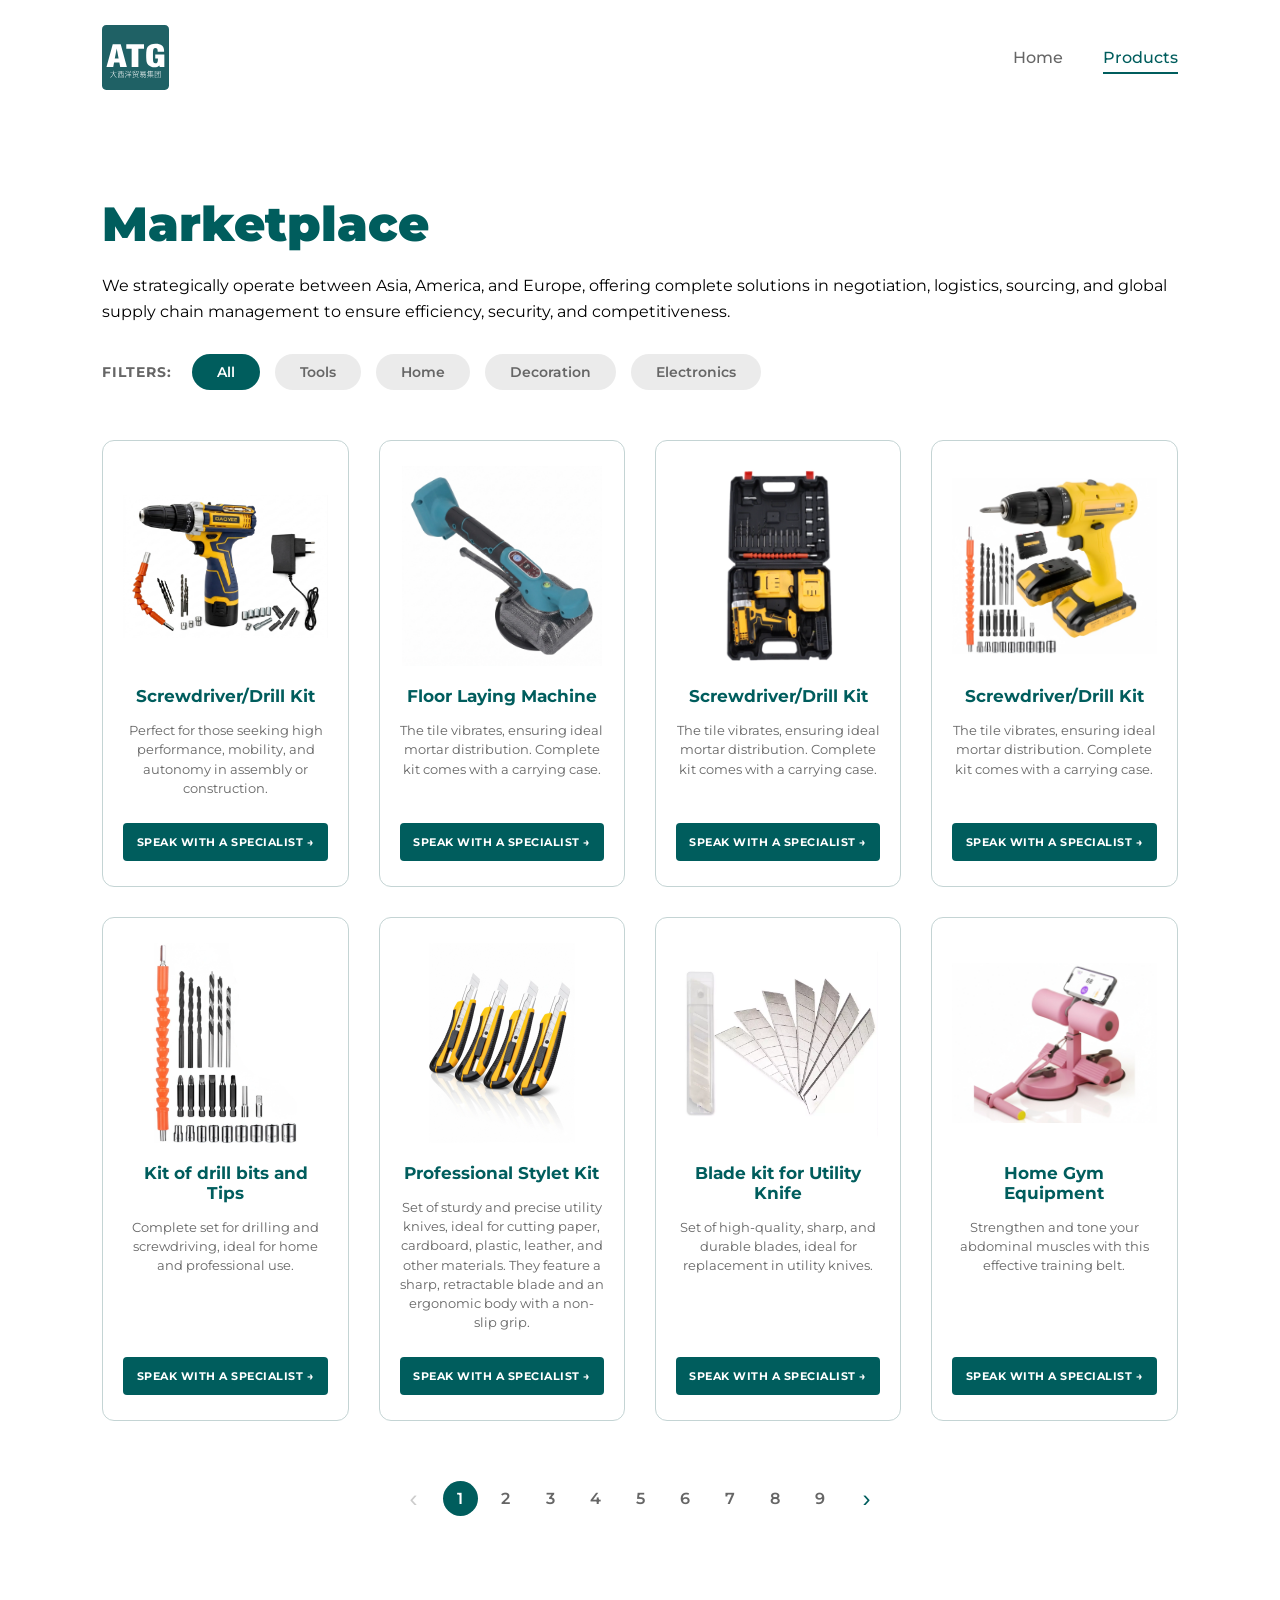
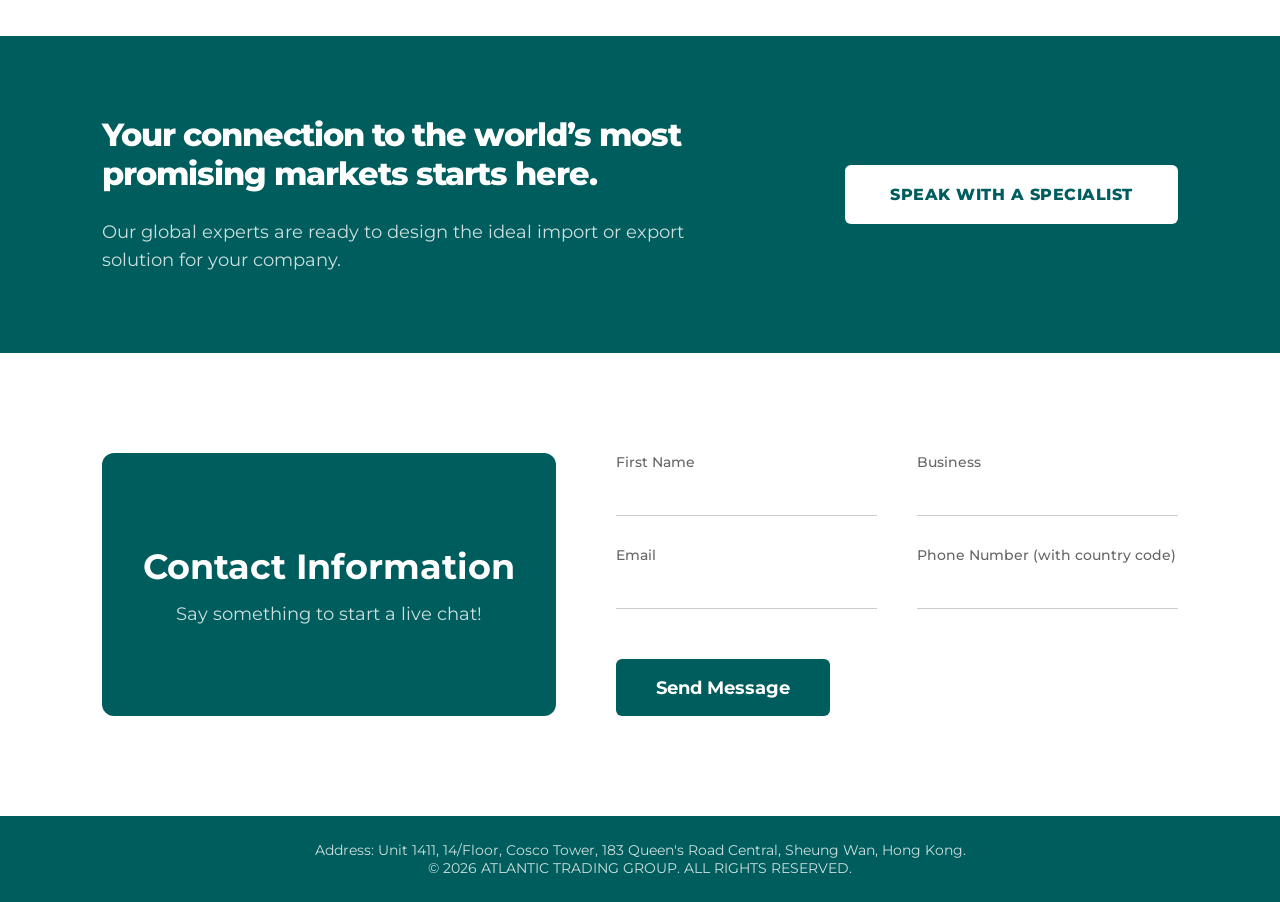
==== Products.html @ 4b0c120b "Add files via upload" ====
<!DOCTYPE html>
<html lang="en">
<head>
    <meta charset="UTF-8">
    <meta name="viewport" content="width=device-width, initial-scale=1.0">
    <title>ATG - Global Trade Simplified</title>
    <!-- Importar fuente Montserrat de Google Fonts -->
    <link href="https://fonts.googleapis.com/css2?family=Montserrat:wght@400;500;700;800;900&display=swap" rel="stylesheet">
    <!-- Enlace a la hoja de estilos -->
    <link rel="stylesheet" href="styles.css">
</head>
<body>

    <!-- Barra de Navegación -->
    <header class="navbar">
        <div class="logo-container">
            <a href="#">
                <img src="logotipo/Logo.svg" alt="ATG Logo" class="logo-svg">
            </a>
        </div>
        
        <!-- NUEVO: Botón Menú Hamburguesa -->
        <button class="hamburger">
            <span class="bar"></span>
            <span class="bar"></span>
            <span class="bar"></span>
        </button>
        
        <nav class="nav-menu">
            <ul class="nav-links">
                <!-- Enlaces con minúsculas para coincidir con los id de abajo -->
                <li><a href="index.html" >Home</a></li>
                <!-- Enlace hacia tu futura página de productos -->
                <li><a href="products.html"class="active">Products</a></li>

            </ul>
        </nav>
    </header>

    <!-- SECCIÓN MARKETPLACE -->
    <main class="marketplace-section">
        <div class="marketplace-container">
            
            <!-- Encabezado -->
            <div class="marketplace-header">
                <h1 class="marketplace-header-title">Marketplace</h1>
                <p class="marketplace-header-description">We strategically operate between Asia, America, and Europe, offering complete solutions in negotiation, logistics, sourcing, and global supply chain management to ensure efficiency, security, and competitiveness.</p>
            </div>
     <!-- Filtros -->
            <div class="filters-wrapper">
                <span class="filter-label">FILTERS:</span>
                <div class="filter-buttons">
                    <button class="filter-pill active" data-filter="all">All</button>
                    <button class="filter-pill" data-filter="tools">Tools</button>
                    <button class="filter-pill" data-filter="home">Home</button>
                    <button class="filter-pill" data-filter="decoration">Decoration</button>
                    <button class="filter-pill" data-filter="electronics">Electronics</button>
                </div>
            </div>
      
    <!-- CUADRÍCULA DE PRODUCTOS (4 Columnas) -->
            <!-- IMPORTANTE: Añade el atributo data-category a cada tarjeta -->
            <div class="marketplace-grid" id="product-list">
                
                <!-- PRODUCTO 1 (Tools) -->
                <div class="product-card" data-category="tools">
                    <div class="product-img-container"><img src="Imgens/Products/Tools/ScrewdriverDrill Kit_1.webp" alt="Tool"></div>
                    <h3>Screwdriver/Drill Kit</h3>
                    <p>Perfect for those seeking high performance, mobility, and autonomy in assembly or construction.</p>
                    <a href="#contact" class="btn-card">SPEAK WITH A SPECIALIST &rarr;</a>
                </div>

                <!-- PRODUCTO 2 (Tools) -->
                <div class="product-card" data-category="tools">
                    <div class="product-img-container"><img src="Imgens/Products/Tools/Floor Laying Machine.webp" alt="Tool"></div>
                    <h3>Floor Laying Machine</h3>
                    <p>The tile vibrates, ensuring ideal mortar distribution. Complete kit comes with a carrying case.</p>
                    <a href="#contact" class="btn-card">SPEAK WITH A SPECIALIST &rarr;</a>
                </div>
                <!-- PRODUCTO 3 (Tools) -->
                <div class="product-card" data-category="tools">
                    <div class="product-img-container"><img src="Imgens/Products/Tools/ScrewdriverDrill Kit_2.webp" alt="Tool"></div>
                    <h3>Screwdriver/Drill Kit</h3>
                    <p>The tile vibrates, ensuring ideal mortar distribution. Complete kit comes with a carrying case.</p>
                    <a href="#contact" class="btn-card">SPEAK WITH A SPECIALIST &rarr;</a>
                </div>
                <!-- PRODUCTO 4 (Tools) -->
                <div class="product-card" data-category="tools">
                    <div class="product-img-container"><img src="Imgens/Products/Tools/ScrewdriverDrill Kit_3.webp" alt="Tool"></div>
                    <h3>Screwdriver/Drill Kit</h3>
                    <p>The tile vibrates, ensuring ideal mortar distribution. Complete kit comes with a carrying case.</p>
                    <a href="#contact" class="btn-card">SPEAK WITH A SPECIALIST &rarr;</a>
                </div>
                <!-- PRODUCTO 5 (Tools) -->
                <div class="product-card" data-category="tools">
                    <div class="product-img-container"><img src="Imgens/Products/Tools/Kit of drill bits and Tips.webp" alt="Tool"></div>
                    <h3>Kit of drill bits and Tips</h3>
                    <p>Complete set for drilling and screwdriving, ideal for home and professional use.</p>
                    <a href="#contact" class="btn-card">SPEAK WITH A SPECIALIST &rarr;</a>
                </div>
                <!-- PRODUCTO 6 (Tools) -->
                <div class="product-card" data-category="tools">
                    <div class="product-img-container"><img src="Imgens/Products/Tools/PROFESSIONAL STYLET KIT.webp" alt="Tool"></div>
                    <h3>Professional Stylet Kit</h3>
                    <p>Set of sturdy and precise utility knives, ideal for cutting paper, cardboard, plastic, leather, and other materials. They feature a sharp, retractable blade and an ergonomic body with a non-slip grip.</p>
                    <a href="#contact" class="btn-card">SPEAK WITH A SPECIALIST &rarr;</a>
                </div>
                <!-- PRODUCTO 7 (Tools) -->
                <div class="product-card" data-category="tools">
                    <div class="product-img-container"><img src="Imgens/Products/Tools/Blade Kit for Utility Knife.webp" alt="Tool"></div>
                    <h3>Blade kit for Utility Knife</h3>
                    <p>Set of high-quality, sharp, and durable blades, ideal for replacement in utility knives.</p>
                    <a href="#contact" class="btn-card">SPEAK WITH A SPECIALIST &rarr;</a>
                </div>

                <!-- PRODUCTO 1 (Home) -->
                <div class="product-card" data-category="home">
                    <div class="product-img-container"><img src="Imgens/Products/home/Home Gym Equipment.webp" alt="Home"></div>
                    <h3>Home Gym Equipment</h3>
                    <p>Strengthen and tone your abdominal muscles with this effective training belt.</p>
                    <a href="#contact" class="btn-card">SPEAK WITH A SPECIALIST &rarr;</a>
                </div>
                <!-- PRODUCTO 2 (Home) -->
                <div class="product-card" data-category="home">
                    <div class="product-img-container"><img src="Imgens/Products/home/CUPCAKE MOLD.webp" alt="Home"></div>
                    <h3>Cupcake Mold</h3>
                    <p>A standard 12-cup dark metal baking tin used for making muffins or cupcakes in the oven.</p>
                    <a href="#contact" class="btn-card">SPEAK WITH A SPECIALIST &rarr;</a>
                </div>

                 <!-- PRODUCTO 3 (Home) -->
                <div class="product-card" data-category="home">
                    <div class="product-img-container"><img src="Imgens/Products/home/FILTER TAP.webp" alt="Home"></div>
                    <h3>Filter Tap</h3>
                    <p>A kitchen sink faucet with a built-in water purification system.</p>
                    <a href="#contact" class="btn-card">SPEAK WITH A SPECIALIST &rarr;</a>
                </div>

                 <!-- PRODUCTO 4 (Home) -->
                <div class="product-card" data-category="home">
                    <div class="product-img-container"><img src="Imgens/Products/home/FILTER TAP_2.webp" alt="Home"></div>
                    <h3>Filter Tap</h3>
                    <p>A kitchen sink faucet with a built-in water purification system.</p>
                    <a href="#contact" class="btn-card">SPEAK WITH A SPECIALIST &rarr;</a>
                </div>

                 <!-- PRODUCTO 5 (Home) -->
                <div class="product-card" data-category="home">
                    <div class="product-img-container"><img src="Imgens/Products/home/FILTER TAP_3.webp" alt="Home"></div>
                    <h3>Filter Tap</h3>
                    <p>A kitchen sink faucet with a built-in water purification system.</p>
                    <a href="#contact" class="btn-card">SPEAK WITH A SPECIALIST &rarr;</a>
                </div>

                 <!-- PRODUCTO 6 (Home) -->
                <div class="product-card" data-category="home">
                    <div class="product-img-container"><img src="Imgens/Products/home/FILTER TAP_4.webp" alt="Home"></div>
                    <h3>Filter Tap</h3>
                    <p>A kitchen sink faucet with a built-in water purification system.</p>
                    <a href="#contact" class="btn-card">SPEAK WITH A SPECIALIST &rarr;</a>
                </div>

                 <!-- PRODUCTO 7 (Home) -->
                <div class="product-card" data-category="home">
                    <div class="product-img-container"><img src="Imgens/Products/home/FRYING PAN FOR TOAST.webp" alt="Home"></div>
                    <h3>Frying Pan For Toast</h3>
                    <p>A black, double-sided stovetop sandwich maker with a locking handle, designed to press and toast sandwiches over a burner.</p>
                    <a href="#contact" class="btn-card">SPEAK WITH A SPECIALIST &rarr;</a>
                </div>

                 <!-- PRODUCTO 8 (Home) -->
                <div class="product-card" data-category="home">
                    <div class="product-img-container"><img src="Imgens/Products/home/FRYING PAN_2.webp" alt="Home"></div>
                    <h3>Frying Pan</h3>
                    <p>A square, non-stick grill pan with raised ridges on the bottom, ideal for searing meats or vegetables and getting grill marks on the stovetop.</p>
                    <a href="#contact" class="btn-card">SPEAK WITH A SPECIALIST &rarr;</a>
                </div>

                 <!-- PRODUCTO 9 (Home) -->
                <div class="product-card" data-category="home">
                    <div class="product-img-container"><img src="Imgens/Products/home/FRYING PAN.webp" alt="Home"></div>
                    <h3>Frying Pan</h3>
                    <p>A square, non-stick grill pan with raised ridges on the bottom, ideal for searing meats or vegetables and getting grill marks on the stovetop.</p>
                    <a href="#contact" class="btn-card">SPEAK WITH A SPECIALIST &rarr;</a>
                </div>

                 <!-- PRODUCTO 10 (Home) -->
                <div class="product-card" data-category="home">
                    <div class="product-img-container"><img src="Imgens/Products/home/GOURMET FAUCET.webp" alt="Home"></div>
                    <h3>Gourmet Faucet</h3>
                    <p>Upgrade your kitchen with this elegant and highly functional Gourmet Faucet.</p>
                    <a href="#contact" class="btn-card">SPEAK WITH A SPECIALIST &rarr;</a>
                </div>

                 <!-- PRODUCTO 11 (Home) -->
                <div class="product-card" data-category="home">
                    <div class="product-img-container"><img src="Imgens/Products/home/GOURMET FAUCET_2.webp" alt="Home"></div>
                    <h3>Gourmet Faucet</h3>
                    <p>Upgrade your kitchen with this elegant and highly functional Gourmet Faucet.</p>
                    <a href="#contact" class="btn-card">SPEAK WITH A SPECIALIST &rarr;</a>
                </div>
                <!-- PRODUCTO 12 (Home) -->
                <div class="product-card" data-category="home">
                    <div class="product-img-container"><img src="Imgens/Products/home/GOURMET FAUCET_3.webp" alt="Home"></div>
                    <h3>Gourmet Faucet</h3>
                    <p>Upgrade your kitchen with this elegant and highly functional Gourmet Faucet.</p>
                    <a href="#contact" class="btn-card">SPEAK WITH A SPECIALIST &rarr;</a>
                </div>

                 <!-- PRODUCTO 13 (Home) -->
                <div class="product-card" data-category="home">
                    <div class="product-img-container"><img src="Imgens/Products/home/GOURMET FAUCET_4.webp" alt="Home"></div>
                    <h3>Gourmet Faucet</h3>
                    <p>Upgrade your kitchen with this elegant and highly functional Gourmet Faucet.</p>
                    <a href="#contact" class="btn-card">SPEAK WITH A SPECIALIST &rarr;</a>
                </div>

                 <!-- PRODUCTO 14 (Home) -->
                <div class="product-card" data-category="home">
                    <div class="product-img-container"><img src="Imgens/Products/home/GOURMET FAUCET_5.webp" alt="Home"></div>
                    <h3>Gourmet Faucet</h3>
                    <p>Upgrade your kitchen with this elegant and highly functional Gourmet Faucet.</p>
                    <a href="#contact" class="btn-card">SPEAK WITH A SPECIALIST &rarr;</a>
                </div>

                 <!-- PRODUCTO 15 (Home) -->
                <div class="product-card" data-category="home">
                    <div class="product-img-container"><img src="Imgens/Products/home/GOURMET FAUCET_6.webp" alt="Home"></div>
                    <h3>Gourmet Faucet</h3>
                    <p>Upgrade your kitchen with this elegant and highly functional Gourmet Faucet.</p>
                    <a href="#contact" class="btn-card">SPEAK WITH A SPECIALIST &rarr;</a>
                </div>

                 <!-- PRODUCTO 16 (Home) -->
                <div class="product-card" data-category="home">
                    <div class="product-img-container"><img src="Imgens/Products/home/GOURMET FAUCET_7.webp" alt="Home"></div>
                    <h3>Gourmet Faucet</h3>
                    <p>Upgrade your kitchen with this elegant and highly functional Gourmet Faucet.</p>
                    <a href="#contact" class="btn-card">SPEAK WITH A SPECIALIST &rarr;</a>
                </div>

                 <!-- PRODUCTO 17 (Home) -->
                <div class="product-card" data-category="home">
                    <div class="product-img-container"><img src="Imgens/Products/home/GOURMET FAUCET_8.webp" alt="Home"></div>
                    <h3>Gourmet Faucet</h3>
                    <p>Upgrade your kitchen with this elegant and highly functional Gourmet Faucet.</p>
                    <a href="#contact" class="btn-card">SPEAK WITH A SPECIALIST &rarr;</a>
                </div>

                 <!-- PRODUCTO 18 (Home) -->
                <div class="product-card" data-category="home">
                    <div class="product-img-container"><img src="Imgens/Products/home/GOURMET FAUCET_9.webp" alt="Home"></div>
                    <h3>Gourmet Faucet</h3>
                    <p>Upgrade your kitchen with this elegant and highly functional Gourmet Faucet.</p>
                    <a href="#contact" class="btn-card">SPEAK WITH A SPECIALIST &rarr;</a>
                </div>

                 <!-- PRODUCTO 19 (Home) -->
                <div class="product-card" data-category="home">
                    <div class="product-img-container"><img src="Imgens/Products/home/GOURMET FAUCET_10.webp" alt="Home"></div>
                    <h3>Gourmet Faucet</h3>
                    <p>Upgrade your kitchen with this elegant and highly functional Gourmet Faucet.</p>
                    <a href="#contact" class="btn-card">SPEAK WITH A SPECIALIST &rarr;</a>
                </div>

                 <!-- PRODUCTO 20 (Home) -->
                <div class="product-card" data-category="home">
                    <div class="product-img-container"><img src="Imgens/Products/home/GOURMET FAUCET_11.webp" alt="Home"></div>
                    <h3>Gourmet Faucet</h3>
                    <p>Upgrade your kitchen with this elegant and highly functional Gourmet Faucet.</p>
                    <a href="#contact" class="btn-card">SPEAK WITH A SPECIALIST &rarr;</a>
                </div>

                <!-- PRODUCTO 21 (Home) -->
                <div class="product-card" data-category="home">
                    <div class="product-img-container"><img src="Imgens/Products/home/GOURMET FAUCET_12.webp" alt="Home"></div>
                    <h3>Gourmet Faucet</h3>
                    <p>Upgrade your kitchen with this elegant and highly functional Gourmet Faucet.</p>
                    <a href="#contact" class="btn-card">SPEAK WITH A SPECIALIST &rarr;</a>
                </div>

                 <!-- PRODUCTO 22 (Home) -->
                <div class="product-card" data-category="home">
                    <div class="product-img-container"><img src="Imgens/Products/home/GOURMET FAUCET_13.webp" alt="Home"></div>
                    <h3>Gourmet Faucet</h3>
                    <p>Upgrade your kitchen with this elegant and highly functional Gourmet Faucet.</p>
                    <a href="#contact" class="btn-card">SPEAK WITH A SPECIALIST &rarr;</a>
                </div>
                <!-- PRODUCTO 23 (Home) -->
                <div class="product-card" data-category="home">
                    <div class="product-img-container"><img src="Imgens/Products/home/GOURMET FAUCET_14.webp" alt="Home"></div>
                    <h3>Gourmet Faucet</h3>
                    <p>Upgrade your kitchen with this elegant and highly functional Gourmet Faucet.</p>
                    <a href="#contact" class="btn-card">SPEAK WITH A SPECIALIST &rarr;</a>
                </div>

                 <!-- PRODUCTO 24 (Home) -->
                <div class="product-card" data-category="home">
                    <div class="product-img-container"><img src="Imgens/Products/home/GOURMET FAUCET_15.webp" alt="Home"></div>
                    <h3>Gourmet Faucet</h3>
                    <p>Upgrade your kitchen with this elegant and highly functional Gourmet Faucet.</p>
                    <a href="#contact" class="btn-card">SPEAK WITH A SPECIALIST &rarr;</a>
                </div>

                 <!-- PRODUCTO 25 (Home) -->
                <div class="product-card" data-category="home">
                    <div class="product-img-container"><img src="Imgens/Products/home/INFLATABLE CHILD SEAT.webp" alt="Home"></div>
                    <h3>Inflatable Child Seat</h3>
                    <p>A white, inflatable baby support chair decorated with a small, subtle pattern.</p>
                    <a href="#contact" class="btn-card">SPEAK WITH A SPECIALIST &rarr;</a>
                </div>

                 <!-- PRODUCTO 26 (Home) -->
                <div class="product-card" data-category="home">
                    <div class="product-img-container"><img src="Imgens/Products/home/Large Graphite Casserole.webp" alt="Home"></div>
                    <h3>Large Graphite Casserole</h3>
                    <p>A deep, beige-colored cooking pot with a glass lid.</p>
                    <a href="#contact" class="btn-card">SPEAK WITH A SPECIALIST &rarr;</a>
                </div>

                 <!-- PRODUCTO 27 (Home) -->
                <div class="product-card" data-category="home">
                    <div class="product-img-container"><img src="Imgens/Products/home/LARGE GRAY POT.webp" alt="Home"></div>
                    <h3>Large Gray Pot</h3>
                    <p>A wide, speckled gray pot with two side handles and a glass lid.</p>
                    <a href="#contact" class="btn-card">SPEAK WITH A SPECIALIST &rarr;</a>
                </div>

                 <!-- PRODUCTO 28 (Home) -->
                <div class="product-card" data-category="home">
                    <div class="product-img-container"><img src="Imgens/Products/home/Light gray kettle_Large pot.webp" alt="Home"></div>
                    <h3>Large Pot</h3>
                    <p>A tall, speckled white saucepan/milk pot with a single handle.</p>
                    <a href="#contact" class="btn-card">SPEAK WITH A SPECIALIST &rarr;</a>
                </div>

                 <!-- PRODUCTO 29 (Home) -->
                <div class="product-card" data-category="home">
                    <div class="product-img-container"><img src="Imgens/Products/home/Makeup Brush Set.webp" alt="Home"></div>
                    <h3>Makeup Brush Set</h3>
                    <p>Travel-friendly makeup brush kits. Each comes in a hard-shell case featuring a built-in mirror and multiple matching brushes.</p>
                    <a href="#contact" class="btn-card">SPEAK WITH A SPECIALIST &rarr;</a>
                </div>

                 <!-- PRODUCTO 30 (Home) -->
                <div class="product-card" data-category="home">
                    <div class="product-img-container"><img src="Imgens/Products/home/Makeup Brush Set_2.webp" alt="Home"></div>
                    <h3>Makeup Brush Set</h3>
                    <p>Travel-friendly makeup brush kits. Each comes in a hard-shell case featuring a built-in mirror and multiple matching brushes.</p>
                    <a href="#contact" class="btn-card">SPEAK WITH A SPECIALIST &rarr;</a>
                </div>

                 <!-- PRODUCTO 31 (Home) -->
                <div class="product-card" data-category="home">
                    <div class="product-img-container"><img src="Imgens/Products/home/MATTE BLACK KETTLE.webp" alt="Home"></div>
                    <h3>Matte Black Kettle</h3>
                    <p>A sleek gooseneck stovetop kettle in matte black with a wooden handle, perfect for precise pouring when making pour-over coffee or tea.</p>
                    <a href="#contact" class="btn-card">SPEAK WITH A SPECIALIST &rarr;</a>
                </div>

                <!-- PRODUCTO 32 (Home) -->
                <div class="product-card" data-category="home">
                    <div class="product-img-container"><img src="Imgens/Products/home/RECTANGULAR BAKING PAN.webp" alt="Home"></div>
                    <h3>Rectangular Baking Pan</h3>
                    <p>A set of three nested, dark metal rectangular baking or roasting pans in varying sizes.</p>
                    <a href="#contact" class="btn-card">SPEAK WITH A SPECIALIST &rarr;</a>
                </div>

                 <!-- PRODUCTO 33 (Home) -->
                <div class="product-card" data-category="home">
                    <div class="product-img-container"><img src="Imgens/Products/home/ROUND BAKING PAN.webp" alt="Home"></div>
                    <h3>Round Baking Pan</h3>
                    <p>A flat, circular non-stick tray designed for baking pizzas, cookies, or pastries. It features a shallow rim for easy sliding and even heat distribution.</p>
                    <a href="#contact" class="btn-card">SPEAK WITH A SPECIALIST &rarr;</a>
                </div>

                 <!-- PRODUCTO 34 (Home) -->
                <div class="product-card" data-category="home">
                    <div class="product-img-container"><img src="Imgens/Products/home/SMALL FRYING PAN.webp" alt="Home"></div>
                    <h3>Small Frying Pan</h3>
                    <p>A compact skillet with a cream-colored speckled interior and a wood-textured ergonomic handle. Ideal for frying eggs or sautéing small portions.</p>
                    <a href="#contact" class="btn-card">SPEAK WITH A SPECIALIST &rarr;</a>
                </div>

                 <!-- PRODUCTO 35 (Home) -->
                <div class="product-card" data-category="home">
                    <div class="product-img-container"><img src="Imgens/Products/home/Small Pan.webp" alt="Home"></div>
                    <h3>Small Pan</h3>
                    <p>A deep saucepan featuring a matching speckled finish and a glass lid with a wooden knob. Perfect for boiling liquids, making sauces, or heating soups.</p>
                    <a href="#contact" class="btn-card">SPEAK WITH A SPECIALIST &rarr;</a>
                </div>

                 <!-- PRODUCTO 36 (Home) -->
                <div class="product-card" data-category="home">
                    <div class="product-img-container"><img src="Imgens/Products/home/Stainless steel kettle.webp" alt="Home"></div>
                    <h3>Stainless steel kettle</h3>
                    <p>A classic stovetop tea kettle made of polished stainless steel. It includes a heat-resistant black handle and a built-in whistle to signal when the water has reached a boil.</p>
                    <a href="#contact" class="btn-card">SPEAK WITH A SPECIALIST &rarr;</a>
                </div>

                

                <!-- PRODUCTO 1 (Decoration) -->
                <div class="product-card" data-category="decoration">
                    <div class="product-img-container"><img src="Imgens/Products/Decoration/Organizer Cart.webp" alt="Deco"></div>
                    <h3>Organizer Cart</h3>
                    <p>A mobile three-tier utility cart in black. It features mesh-bottom baskets and wheels, making it a versatile storage solution for kitchens, bathrooms, or offices.</p>
                    <a href="#contact" class="btn-card">SPEAK WITH A SPECIALIST &rarr;</a>
                </div>

                <!-- PRODUCTO 2 (Decoration) -->
                <div class="product-card" data-category="decoration">
                    <div class="product-img-container"><img src="Imgens/Products/Decoration/Rack_1.webp" alt="Deco"></div>
                    <h3>Rack Organizer</h3>
                    <p>Modular plastic storage cabinets with clear magnetic doors.</p>
                    <a href="#contact" class="btn-card">SPEAK WITH A SPECIALIST &rarr;</a>
                </div>

                <!-- PRODUCTO 3 (Decoration) -->
                <div class="product-card" data-category="decoration">
                    <div class="product-img-container"><img src="Imgens/Products/Decoration/Rack_2.webp" alt="Deco"></div>
                    <h3>Rack Organizer</h3>
                    <p>Modular plastic storage cabinets with clear magnetic doors.</p>
                    <a href="#contact" class="btn-card">SPEAK WITH A SPECIALIST &rarr;</a>
                </div>

                <!-- PRODUCTO 4 (Decoration) -->
                <div class="product-card" data-category="decoration">
                    <div class="product-img-container"><img src="Imgens/Products/Decoration/Rack_3.webp" alt="Deco"></div>
                    <h3>Rack Organizer</h3>
                    <p>Modular plastic storage cabinets with clear magnetic doors.</p>
                    <a href="#contact" class="btn-card">SPEAK WITH A SPECIALIST &rarr;</a>
                </div>

                <!-- PRODUCTO 5 (Decoration) -->
                <div class="product-card" data-category="decoration">
                    <div class="product-img-container"><img src="Imgens/Products/Decoration/ADJUSTABLE MAGIC ROD.webp" alt="Deco"></div>
                    <h3>Adjustable Magic Rod</h3>
                    <p>A telescopic tension rod made of stainless steel. It can be extended to fit between walls without drilling, ideal for hanging shower curtains or clothes.</p>
                    <a href="#contact" class="btn-card">SPEAK WITH A SPECIALIST &rarr;</a>
                </div>

                <!-- PRODUCTO 6 (Decoration) -->
                <div class="product-card" data-category="decoration">
                    <div class="product-img-container"><img src="Imgens/Products/Decoration/CLOSET CLOTHES RACK DOUBLE MAX.webp" alt="Deco"></div>
                    <h3>Closet Clothes Rack</h3>
                    <p>A heavy-duty, double-rail garment rack. It provides extra hanging space for clothes and features a bottom shelf for shoes or storage boxes..</p>
                    <a href="#contact" class="btn-card">SPEAK WITH A SPECIALIST &rarr;</a>
                </div>

                <!-- PRODUCTO 7 (Decoration) -->
                <div class="product-card" data-category="decoration">
                    <div class="product-img-container"><img src="Imgens/Products/Decoration/Dish drainer.webp" alt="Deco"></div>
                    <h3>Dish Drainer</h3>
                    <p>A two-tier kitchen drying rack with a modern black finish. It includes specialized compartments for plates, bowls, cutlery, and even a side holder for a cutting board.</p>
                    <a href="#contact" class="btn-card">SPEAK WITH A SPECIALIST &rarr;</a>
                </div>

                <!-- PRODUCTO 8 (Decoration) -->
                <div class="product-card" data-category="decoration">
                    <div class="product-img-container"><img src="Imgens/Products/Decoration/Expandable Rack.webp" alt="Deco"></div>
                    <h3>Expandable Rack</h3>
                    <p>A versatile black metal shelf designed to fit over appliances or inside cabinets. Its width can be adjusted to maximize vertical storage space.</p>
                    <a href="#contact" class="btn-card">SPEAK WITH A SPECIALIST &rarr;</a>
                </div>

                <!-- PRODUCTO 9 (Decoration) -->
                <div class="product-card" data-category="decoration">
                    <div class="product-img-container"><img src="Imgens/Products/Decoration/GLASS POTS KIT.webp" alt="Deco"></div>
                    <h3>Glas Pots Kit</h3>
                    <p>A set of airtight glass jars in various heights, featuring eco-friendly wooden lids. They are perfect for storing dry goods like pasta, grains, and spices while keeping them visible and fresh.</p>
                    <a href="#contact" class="btn-card">SPEAK WITH A SPECIALIST &rarr;</a>
                </div>

                <!-- PRODUCTO 10 (Decoration) -->
                <div class="product-card" data-category="decoration">
                    <div class="product-img-container"><img src="Imgens/Products/Decoration/MODERN INDUSTRIAL TABLE.webp" alt="Deco"></div>
                    <h3>Modern Industrial Table</h3>
                    <p>A stylish desk or dining table featuring a rustic wood-finish top and geometric black metal legs. Its minimalist design fits perfectly in modern home offices or dining areas.</p>
                    <a href="#contact" class="btn-card">SPEAK WITH A SPECIALIST &rarr;</a>
                </div>

                <!-- PRODUCTO 11 (Decoration) -->
                <div class="product-card" data-category="decoration">
                    <div class="product-img-container"><img src="Imgens/Products/Decoration/Organizer Cart_2.webp" alt="Deco"></div>
                    <h3>Organizer Cart</h3>
                    <p>A tall, slender four-tier rolling cart made of wire mesh. Its narrow design is ideal for squeezing into tight spaces in the laundry room, pantry, or bathroom.</p>
                    <a href="#contact" class="btn-card">SPEAK WITH A SPECIALIST &rarr;</a>
                </div>

                <!-- PRODUCTO 12 (Decoration) -->
                <div class="product-card" data-category="decoration">
                    <div class="product-img-container"><img src="Imgens/Products/Decoration/Retractable wall-mounted clothesline.webp" alt="Deco"></div>
                    <h3>Retractable wall-mounted clothesline</h3>
                    <p>A space-saving laundry solution that mounts to the wall. It features several parallel lines that can be pulled out for air-drying clothes and retracted when not in use.</p>
                    <a href="#contact" class="btn-card">SPEAK WITH A SPECIALIST &rarr;</a>
                </div>

                <!-- PRODUCTO 13 (Decoration) -->
                <div class="product-card" data-category="decoration">
                    <div class="product-img-container"><img src="Imgens/Products/Decoration/SHELF WITH METAL FRAME.webp" alt="Deco"></div>
                    <h3>Shelf With Metal Frame</h3>
                    <p>A two-tier black metal shelving unit designed to provide extra storage on countertops or desks. Its open frame allows for easy access to frequently used items.</p>
                    <a href="#contact" class="btn-card">SPEAK WITH A SPECIALIST &rarr;</a>
                </div>

                <!-- PRODUCTO 14 (Decoration) -->
                <div class="product-card" data-category="decoration">
                    <div class="product-img-container"><img src="Imgens/Products/Decoration/SINK ORGANIZER.webp" alt="Deco"></div>
                    <h3>Sink Organizer</h3>
                    <p>A large, over-the-sink storage rack that maximizes vertical space. It features multiple compartments for drying dishes, storing utensils, and hanging kitchen tools, all while keeping the countertop clear..</p>
                    <a href="#contact" class="btn-card">SPEAK WITH A SPECIALIST &rarr;</a>
                </div>

                <!-- PRODUCTO 15 (Decoration) -->
                <div class="product-card" data-category="decoration">
                    <div class="product-img-container"><img src="Imgens/Products/Decoration/STORAGE CART.webp" alt="Deco"></div>
                    <h3>Storage Cart</h3>
                    <p>A two-tier white utility cart with a flat wooden top. This versatile piece can serve as a mobile coffee station, a kitchen prep cart, or a side table.</p>
                    <a href="#contact" class="btn-card">SPEAK WITH A SPECIALIST &rarr;</a>
                </div>

                <!-- PRODUCTO 1 (Electronics) -->
                <div class="product-card" data-category="electronics">
                    <div class="product-img-container"><img src="Imgens/Products/electronics/BARCODE READER.webp" alt="Electronics"></div>
                    <h3>Barcode Reader</h3>
                    <p>Desktop fixed barcode reader, ideal for speeding up checkout and point-of-sale service.</p>
                    <a href="#contact" class="btn-card">SPEAK WITH A SPECIALIST &rarr;</a>
                </div>

                <!-- PRODUCTO 2 (Electronics) -->
                <div class="product-card" data-category="electronics">
                    <div class="product-img-container"><img src="Imgens/Products/electronics/KETTLE.webp" alt="Electronics"></div>
                    <h3>Electric Kettle</h3>
                    <p>Classic design stainless steel electric kettle, durable and practical for everyday use.</p>
                    <a href="#contact" class="btn-card">SPEAK WITH A SPECIALIST &rarr;</a>
                </div>

                <!-- PRODUCTO 3 (Electronics) -->
                <div class="product-card" data-category="electronics">
                    <div class="product-img-container"><img src="Imgens/Products/electronics/KETTLE_2.webp" alt="Electronics"></div>
                    <h3>Electric Kettle</h3>
                    <p>Classic design stainless steel electric kettle, durable and practical for everyday use.</p>
                    <a href="#contact" class="btn-card">SPEAK WITH A SPECIALIST &rarr;</a>
                </div>

                <!-- PRODUCTO 4 (Electronics) -->
                <div class="product-card" data-category="electronics">
                    <div class="product-img-container"><img src="Imgens/Products/electronics/KETTLE_3.webp" alt="Electronics"></div>
                    <h3>Electric Kettle</h3>
                    <p>Classic design stainless steel electric kettle, durable and practical for everyday use.</p>
                    <a href="#contact" class="btn-card">SPEAK WITH A SPECIALIST &rarr;</a>
                </div>

                <!-- PRODUCTO 5 (Electronics) -->
                <div class="product-card" data-category="electronics">
                    <div class="product-img-container"><img src="Imgens/Products/electronics/KETTLE_4.webp" alt="Electronics"></div>
                    <h3>Electric Kettle</h3>
                    <p>Classic design stainless steel electric kettle, durable and practical for everyday use.</p>
                    <a href="#contact" class="btn-card">SPEAK WITH A SPECIALIST &rarr;</a>
                </div>

                <!-- PRODUCTO 6 (Electronics) -->
                <div class="product-card" data-category="electronics">
                    <div class="product-img-container"><img src="Imgens/Products/electronics/KETTLE_5.webp" alt="Electronics"></div>
                    <h3>Electric Kettle</h3>
                    <p>Classic design stainless steel electric kettle, durable and practical for everyday use.</p>
                    <a href="#contact" class="btn-card">SPEAK WITH A SPECIALIST &rarr;</a>
                </div>

                <!-- PRODUCTO 7 (Electronics) -->
                <div class="product-card" data-category="electronics">
                    <div class="product-img-container"><img src="Imgens/Products/electronics/KETTLE_6.webp" alt="Electronics"></div>
                    <h3>Electric Kettle</h3>
                    <p>Classic design stainless steel electric kettle, durable and practical for everyday use.</p>
                    <a href="#contact" class="btn-card">SPEAK WITH A SPECIALIST &rarr;</a>
                </div>

                <!-- PRODUCTO 8 (Electronics) -->
                <div class="product-card" data-category="electronics">
                    <div class="product-img-container"><img src="Imgens/Products/electronics/Bluetooth Headphones J80.webp" alt="Electronics"></div>
                    <h3>Packaging Bluetooth Headphones J80</h3>
                    <p>A retail box for the J80 wireless ear-clip headphones.</p>
                    <a href="#contact" class="btn-card">SPEAK WITH A SPECIALIST &rarr;</a>
                </div>

                <!-- PRODUCTO 9 (Electronics) -->
                <div class="product-card" data-category="electronics">
                    <div class="product-img-container"><img src="Imgens/Products/electronics/Bluetooth Headphones J90.webp" alt="Electronics"></div>
                    <h3>Packaging Bluetooth Headphones J90</h3>
                    <p>A retail box for the J90 wireless ear-clip headphones.</p>
                    <a href="#contact" class="btn-card">SPEAK WITH A SPECIALIST &rarr;</a>
                </div>

                <!-- PRODUCTO 10 (Electronics) -->
                <div class="product-card" data-category="electronics">
                    <div class="product-img-container"><img src="Imgens/Products/electronics/Colorful Box for Bluetooth Headphones G126.webp" alt="Electronics"></div>
                    <h3>Colorful Box for Bluetooth Headphones G126</h3>
                    <p>Packaging Bluetooth Headphones G126</p>
                    <a href="#contact" class="btn-card">SPEAK WITH A SPECIALIST &rarr;</a>
                </div>

                <!-- PRODUCTO 11 (Electronics) -->
                <div class="product-card" data-category="electronics">
                    <div class="product-img-container"><img src="Imgens/Products/electronics/Colorful Box for Bluetooth Headphones S62.webp" alt="Electronics"></div>
                    <h3>Colorful Box for Bluetooth Headphones S62</h3>
                    <p>Packaging Bluetooth Headphones S62</p>
                    <a href="#contact" class="btn-card">SPEAK WITH A SPECIALIST &rarr;</a>
                </div>

                <!-- PRODUCTO 12 (Electronics) -->
                <div class="product-card" data-category="electronics">
                    <div class="product-img-container"><img src="Imgens/Products/electronics/PLASTIC PHONE BASE.webp" alt="Electronics"></div>
                    <h3>Plastic Phone Base</h3>
                    <p>A simple and lightweight desk stand made of durable plastic.</p>
                    <a href="#contact" class="btn-card">SPEAK WITH A SPECIALIST &rarr;</a>
                </div>


            </div>

            <!-- PAGINACIÓN -->
            <div class="pagination-container">
                <button class="page-arrow" id="prev-page">&lsaquo;</button>
                <div id="page-numbers" class="page-numbers">
                    <!-- Los números se generan con JS -->
                </div>
                <button class="page-arrow" id="next-page">&rsaquo;</button>
            </div>

        </div>
    </main>

    <!-- =========================================
         SECCIÓN CTA (CALL TO ACTION)
         ========================================= -->
    <section class="cta-section">
        <div class="cta-container">
            <div class="cta-text">
                <h2>Your connection to the world’s most<br>promising markets starts here.</h2>
                <p>Our global experts are ready to design the ideal import or export<br>solution for your company.</p>
            </div>
            <div class="cta-button-container">
                <!-- Enviamos el CTA directo al formulario de contacto -->
                <a href="#contact" class="btn-white">SPEAK WITH A SPECIALIST</a>
            </div>
        </div>
    </section>

    <!-- =========================================
         SECCIÓN DE CONTACTO
         ========================================= -->
     <section class="contact-section" id="contact">
        <div class="contact-container">
            
            <!-- Tarjeta de Información (Izquierda) -->
            <div class="contact-info">
                <h2>Contact Information</h2>
                <p>Say something to start a live chat!</p>
            </div>

            <!-- Formulario (Derecha) -->
            <div class="contact-form-container">
                
                <!-- Mensaje de éxito (Oculto inicialmente) -->
                <div id="success-message" class="success-message" style="display: none;">
                    <h3>Thank you for your interest in doing business with us, we will contact you as soon as possible.</h3>
                </div>

                <!-- Formulario -->
                <form action="https://formsubmit.co/sowaagencia@gmail.com" method="POST" class="contact-form" id="contact-form">
                    <input type="hidden" name="_cc" value="av09marketing@gmail.com">
                    
                    <input type="hidden" name="_captcha" value="false">
                    
                    <!-- ==============================================
                         CONFIGURACIÓN PARA IDENTIFICAR EL LEAD 
                         ============================================== -->
                    
                    <input type="hidden" name="_subject" value="🔔 New Lead from ATG Website!">
                    <input type="hidden" name="Internal Note" value="This is a new interested lead from the ATG website. Please reply as soon as possible.">
                    
                    <!-- ============================================== -->

                    <div class="form-row">
                        <div class="input-group">
                            <label for="firstName">First Name</label>
                            <input type="text" id="firstName" name="First Name" required>
                        </div>
                        <div class="input-group">
                            <label for="business">Business</label>
                            <input type="text" id="business" name="Business" required>
                        </div>
                    </div>

                    <div class="form-row">
                        <div class="input-group">
                            <label for="email">Email</label>
                            <input type="email" id="email" name="Email" required>
                        </div>
                        <div class="input-group">
                            <label for="phone">Phone Number (with country code)</label>
                            <input type="tel" id="phone" name="Phone Number" required>
                        </div>
                    </div>

                    <button type="submit" class="btn-submit" id="submit-btn">Send Message</button>
                </form>
            </div>

        </div>
    </section>

    <!-- =========================================
         FOOTER
         ========================================= -->
    <footer class="footer">
        <p> Address: Unit 1411, 14/Floor, Cosco Tower, 183 Queen's Road Central, Sheung Wan, Hong Kong.</p>
        <p>&copy; 2026 ATLANTIC TRADING GROUP. ALL RIGHTS RESERVED.</p>
    </footer>

    <!-- SCRIPTS -->
    <script>
        // 1. FUNCIONALIDAD DEL MENÚ HAMBURGUESA
        const hamburger = document.querySelector(".hamburger");
        const navMenu = document.querySelector(".nav-menu");

        hamburger.addEventListener("click", () => {
            hamburger.classList.toggle("active");
            navMenu.classList.toggle("active");
        });

        // Cerrar el menú al hacer clic en un enlace
        document.querySelectorAll(".nav-links a").forEach(n => n.addEventListener("click", () => {
            hamburger.classList.remove("active");
            navMenu.classList.remove("active");
        }));

       // ==========================================
        // LÓGICA DE FILTROS Y PAGINACIÓN
        // ==========================================
        const products = Array.from(document.querySelectorAll('.marketplace-grid .product-card'));
        const filterBtns = document.querySelectorAll('.filter-pill');
        const pageNumbersContainer = document.getElementById('page-numbers');
        const btnPrev = document.getElementById('prev-page');
        const btnNext = document.getElementById('next-page');

        const itemsPerPage = 8; // Mostrar 8 productos por página (4 columnas x 2 filas)
        let currentPage = 1;
        let currentFilter = 'all';

        function updateView() {
            // 1. Filtrar productos
            const filteredProducts = products.filter(product => {
                return currentFilter === 'all' || product.getAttribute('data-category') === currentFilter;
            });

            // 2. Calcular paginación
            const totalPages = Math.ceil(filteredProducts.length / itemsPerPage);
            
            // Asegurar que la página actual sea válida
            if(currentPage < 1) currentPage = 1;
            if(currentPage > totalPages) currentPage = totalPages === 0 ? 1 : totalPages;

            // 3. Ocultar todos los productos
            products.forEach(p => p.style.display = 'none');

            // 4. Mostrar solo los de la página actual
            const startIndex = (currentPage - 1) * itemsPerPage;
            const endIndex = startIndex + itemsPerPage;
            
            filteredProducts.slice(startIndex, endIndex).forEach(p => {
                p.style.display = 'flex'; // Usamos flex porque la card tiene display: flex en CSS
            });

            // 5. Actualizar botones de paginación
            renderPagination(totalPages);
        }

        function renderPagination(totalPages) {
            pageNumbersContainer.innerHTML = '';
            
            for (let i = 1; i <= totalPages; i++) {
                const btn = document.createElement('button');
                btn.classList.add('page-num');
                if (i === currentPage) btn.classList.add('active');
                btn.innerText = i;
                btn.addEventListener('click', () => {
                    currentPage = i;
                    updateView();
                    window.scrollTo({ top: document.querySelector('.marketplace-section').offsetTop - 50, behavior: 'smooth' });
                });
                pageNumbersContainer.appendChild(btn);
            }

            // Habilitar/deshabilitar flechas
            btnPrev.disabled = currentPage === 1;
            btnNext.disabled = currentPage === totalPages || totalPages === 0;
        }

        // Eventos para los filtros
        filterBtns.forEach(btn => {
            btn.addEventListener('click', () => {
                filterBtns.forEach(b => b.classList.remove('active'));
                btn.classList.add('active');
                currentFilter = btn.getAttribute('data-filter');
                currentPage = 1; // Volver a la página 1 al filtrar
                updateView();
            });
        });

        // Eventos flechas prev/next
        btnPrev.addEventListener('click', () => {
            if (currentPage > 1) {
                currentPage--;
                updateView();
            }
        });

        btnNext.addEventListener('click', () => {
            const filteredProducts = products.filter(product => currentFilter === 'all' || product.getAttribute('data-category') === currentFilter);
            const totalPages = Math.ceil(filteredProducts.length / itemsPerPage);
            if (currentPage < totalPages) {
                currentPage++;
                updateView();
            }
        });

        // Iniciar vista
        updateView();
    </script>
</body>
</html>
---- styles.css ----
/* =========================================
   VARIABLES GLOBALES
   ========================================= */
       html {
    scroll-behavior: smooth;
}
:root {
    --primary-teal: #005d5d;
    --text-dark: #1a1a1a;
    --text-gray: #666666;
    --bg-light: #f6f6f6;
    --white: #ffffff;
}

* {
    margin: 0;
    padding: 0;
    box-sizing: border-box;
}

body {
    font-family: 'Montserrat', sans-serif;
    color: var(--text-dark);
    background-color: var(--white);
    -webkit-font-smoothing: antialiased;
    overflow-x: hidden; /* Evita scroll horizontal en toda la página */
}

/* =========================================
   BARRA DE NAVEGACIÓN (HEADER)
   ========================================= */
.navbar {
    display: flex;
    justify-content: space-between;
    align-items: center;
    padding: 25px 8%;
    background-color: var(--white);
    max-width: 1600px;
    margin: 0 auto;
    position: relative; /* Para el menú hamburguesa */
}

.logo-svg {
    height: 65px;
    width: auto;
    display: block;
}

/* Enlaces de navegación Desktop */
.nav-links {
    display: flex;
    list-style: none;
    gap: 40px;
}

.nav-links a {
    text-decoration: none;
    color: var(--text-gray);
    font-weight: 500;
    font-size: 1rem;
    padding-bottom: 5px;
    transition: color 0.3s ease;
}

.nav-links a:hover {
    color: var(--primary-teal);
}

.nav-links a.active {
    color: var(--primary-teal);
    border-bottom: 2px solid var(--primary-teal);
}

/* Botón Hamburguesa (Oculto en desktop) */
.hamburger {
    display: none;
    cursor: pointer;
    border: none;
    background: transparent;
}

.bar {
    display: block;
    width: 25px;
    height: 3px;
    margin: 5px auto;
    transition: all 0.3s ease-in-out;
    background-color: var(--primary-teal);
}

/* =========================================
   SECCIÓN HERO
   ========================================= */
.hero-section {
    background-color: var(--bg-light);
    width: 100%;
}

.hero-container {
    display: flex;
    align-items: center;
    justify-content: space-between;
    padding: 80px 8% 120px 8%;
    max-width: 1600px;
    margin: 0 auto;
    gap: 50px;
}

.hero-content {
    flex: 1;
    max-width: 650px;
}

.hero-content h1 {
    font-size: 5.5rem;
    font-weight: 900;
    line-height: 1.05;
    margin-bottom: 25px;
    letter-spacing: -2px;
}

.text-teal { color: var(--primary-teal); }

.hero-content p {
    font-size: 1.15rem;
    line-height: 1.6;
    color: #333;
    margin-bottom: 40px;
    font-weight: 400;
}

.btn-primary {
    display: inline-block;
    background-color: var(--primary-teal);
    color: var(--white);
    text-decoration: none;
    font-weight: 700;
    font-size: 1.3rem;
    padding: 18px 45px;
    border-radius: 6px;
    box-shadow: 0 10px 20px rgba(0, 93, 93, 0.2);
    transition: background-color 0.3s ease, transform 0.2s ease;
}

.btn-primary:hover {
    background-color: #004a4a;
    transform: translateY(-3px);
}

.hero-image {
    flex: 1;
    display: flex;
    justify-content: flex-end;
}

.hero-image img {
    width: 100%;
    max-width: 700px;
    height: auto;
    border-radius: 12px;
    object-fit: cover;
    aspect-ratio: 1 / 1; 
    background-color: #0c2b2b; 
}

/* =========================================
   SECCIÓN DE PRODUCTOS
   ========================================= */
.products-section {
    padding: 60px 8% 100px 8%;
    max-width: 1000px;
    margin: 0 auto;
    background-color: var(--white);
    display: flex;
    flex-direction: column;
    align-items: center;
}

.tabs-container {
    margin-bottom: 50px;
    width: 100%;
    text-align: center;
}

.tabs {
    display: inline-flex;
    background-color: #e8ecec;
    border-radius: 50px;
    padding: 5px;
}

.tab-btn {
    background: transparent;
    border: none;
    padding: 10px 25px;
    border-radius: 50px;
    font-family: 'Montserrat', sans-serif;
    font-weight: 700;
    font-size: 0.85rem;
    color: var(--text-gray);
    cursor: pointer;
    transition: all 0.3s ease;
}

.tab-btn:hover { color: var(--primary-teal); }
.tab-btn.active {
    background-color: var(--primary-teal);
    color: var(--white);
}

.products-wrapper { width: 100%; }

.product-grid {
    display: none;
    grid-template-columns: 1fr 1fr;
    gap: 40px;
}

.product-grid.active {
    display: grid;
    animation: fadeIn 0.5s ease;
}

@keyframes fadeIn {
    from { opacity: 0; transform: translateY(10px); }
    to { opacity: 1; transform: translateY(0); }
}

.product-card {
    border: 1px solid #c4d4d4;
    border-radius: 12px;
    padding: 30px;
    display: flex;
    flex-direction: column;
    align-items: center;
    text-align: center;
    background-color: var(--white);
    transition: box-shadow 0.3s ease;
}

.product-card:hover { box-shadow: 0 10px 25px rgba(0, 93, 93, 0.1); }

.product-img-container {
    height: 200px;
    width: 100%;
    display: flex;
    justify-content: center;
    align-items: center;
    margin-bottom: 20px;
}

.product-img-container img {
    max-height: 100%;
    max-width: 100%;
    object-fit: contain;
}

.product-card h3 {
    color: var(--primary-teal);
    font-size: 1.2rem;
    font-weight: 700;
    margin-bottom: 15px;
}

.product-card p {
    color: var(--text-gray);
    font-size: 0.85rem;
    line-height: 1.5;
    margin-bottom: 25px;
    flex-grow: 1;
}

.btn-card {
    display: block;
    width: 100%;
    background-color: var(--primary-teal);
    color: var(--white);
    text-decoration: none;
    text-transform: uppercase;
    font-size: 0.75rem;
    font-weight: 700;
    letter-spacing: 0.5px;
    padding: 15px 0;
    border-radius: 4px;
    transition: background-color 0.3s ease;
}

.btn-card:hover { background-color: #004a4a; }
.see-all-container { margin-top: 60px; }

/* =========================================
   SECCIÓN DE SERVICIOS
   ========================================= */
.services-section {
    background-color: var(--bg-light); /* Fondo gris claro */
    padding: 100px 8%;
    text-align: center;
}

.services-header {
    margin-bottom: 60px;
}

.services-header h2 {
    font-size: 2.5rem;
    font-weight: 800;
    color: var(--text-dark);
    margin-bottom: 15px;
    letter-spacing: -0.5px;
}

.services-header p {
    font-size: 1.15rem;
    color: var(--primary-teal);
    font-weight: 400;
}

.services-grid {
    display: grid;
    grid-template-columns: repeat(3, 1fr);
    gap: 30px;
    max-width: 1200px;
    margin: 0 auto;
}

.service-card {
    background-color: var(--primary-teal);
    color: var(--white);
    padding: 40px 35px;
    border-radius: 8px;
    text-align: left;
    transition: transform 0.3s ease;
}

.service-card:hover {
    transform: translateY(-5px);
}

.service-icon {
    width: 35px; /* Tamaño del icono */
    height: auto;
    margin-bottom: 25px;
    display: block;
}

.service-card h3 {
    font-size: 1.25rem;
    font-weight: 700;
    margin-bottom: 15px;
}

.service-card p {
    font-size: 0.95rem;
    line-height: 1.6;
    color: rgba(255, 255, 255, 0.75); /* Texto ligeramente transparente */
}

/* =========================================
   SECCIÓN CTA (CALL TO ACTION)
   ========================================= */
.cta-section {
    background-color: var(--primary-teal);
    padding: 80px 8%;
}

.cta-container {
    display: flex;
    justify-content: space-between;
    align-items: center;
    max-width: 1200px;
    margin: 0 auto;
    gap: 50px;
}

.cta-text {
    flex: 1;
    color: var(--white);
}

.cta-text h2 {
    font-size: 2rem;
    font-weight: 800;
    line-height: 1.2;
    margin-bottom: 25px;
    letter-spacing: -1px;
}

.cta-text p {
    font-size: 1.15rem;
    color: rgba(255, 255, 255, 0.8); /* Blanco transparente */
    line-height: 1.5;
}

.cta-button-container {
    flex-shrink: 0;
}

.btn-white {
    display: inline-block;
    background-color: var(--white);
    color: var(--primary-teal);
    font-weight: 800;
    font-size: 1rem;
    padding: 20px 45px;
    border-radius: 6px;
    text-decoration: none;
    text-transform: uppercase;
    letter-spacing: 0.5px;
    transition: background-color 0.3s ease, transform 0.2s ease;
}

.btn-white:hover {
    background-color: #e6e6e6; /* Gris muy claro al pasar el mouse */
    transform: translateY(-2px);
}

/* =========================================
   SECCIÓN DE CONTACTO
   ========================================= */
.contact-section {
    padding: 100px 8%;
    background-color: var(--white);
    display: flex;
    justify-content: center;
}

.contact-container {
    display: flex;
    max-width: 1200px;
    width: 100%;
    gap: 60px;
    align-items: stretch;
}

/* Tarjeta Verde (Izquierda) */
.contact-info {
    flex: 1;
    background-color: var(--primary-teal);
    color: var(--white);
    border-radius: 12px;
    padding: 60px 40px;
    display: flex;
    flex-direction: column;
    justify-content: center;
    align-items: center;
    text-align: center;
}

.contact-info h2 {
    font-size: 2.2rem;
    font-weight: 700;
    margin-bottom: 15px;
}

.contact-info p {
    font-size: 1.1rem;
    font-weight: 400;
    color: rgba(255, 255, 255, 0.8);
}

/* Formulario (Derecha) */
.contact-form-container {
    flex: 1.5; /* Ocupa un poco más de espacio que la tarjeta */
    display: flex;
    flex-direction: column;
    justify-content: center;
}

.contact-form {
    display: flex;
    flex-direction: column;
    gap: 30px;
}

.form-row {
    display: grid;
    grid-template-columns: 1fr 1fr;
    gap: 40px;
}

.input-group {
    display: flex;
    flex-direction: column;
}

.input-group label {
    font-size: 0.9rem;
    color: var(--text-gray);
    font-weight: 500;
    margin-bottom: 5px;
}

.input-group input {
    border: none;
    border-bottom: 1px solid #ccc;
    padding: 10px 0;
    font-family: 'Montserrat', sans-serif;
    font-size: 1rem;
    color: var(--text-dark);
    background-color: transparent;
    transition: border-bottom-color 0.3s ease;
}

.input-group input:focus {
    outline: none;
    border-bottom: 2px solid var(--primary-teal);
}

.btn-submit {
    background-color: var(--primary-teal);
    color: var(--white);
    border: none;
    padding: 18px 40px;
    border-radius: 6px;
    font-family: 'Montserrat', sans-serif;
    font-size: 1.1rem;
    font-weight: 700;
    cursor: pointer;
    align-self: flex-start; /* Alinea el botón a la izquierda */
    margin-top: 20px;
    transition: background-color 0.3s ease, transform 0.2s ease;
}

.btn-submit:hover {
    background-color: #004a4a;
    transform: translateY(-2px);
}

/* Estado del botón mientras se envía */
.btn-submit:disabled {
    opacity: 0.7;
    cursor: not-allowed;
}

/* Estilos para el mensaje de éxito del formulario */
.success-message {
    /* Centramos el texto en el espacio que deja el formulario */
    display: flex;
    align-items: center;
    justify-content: center;
    height: 100%; 
    min-height: 250px; /* Asegura que mantenga la altura original del form */
    animation: fadeIn 0.5s ease;
}

.success-message h3 {
    color: var(--primary-teal); /* El color verde que venimos usando */
    font-weight: 600;           /* Peso Semibold */
    font-size: 1.4rem;          /* Tamaño un poco más grande para destacar */
    line-height: 1.5;
    text-align: center;
    margin-top: 15%;
}

/* =========================================
   FOOTER
   ========================================= */
.footer {
    background-color: var(--primary-teal);
    padding: 25px 8%;
    text-align: center;
}

/* CORRECCIÓN: Faltaban las llaves { } aquí */
.footer p {
    color: rgba(255, 255, 255, 0.8);
    font-size: 0.9rem;
    font-weight: 400;
}
/* =========================================
   PÁGINA: MARKETPLACE (PRODUCTS.HTML)
   ========================================= */
.marketplace-section {
    padding: 80px 8% 120px 8%;
    background-color: var(--white);
    
}

.marketplace-container {
    max-width: 1400px; /* Un poco más ancho para albergar 4 columnas */
    margin: 0 auto;
}

.marketplace-header {
    block-size: auto;
    margin-bottom: 30px;
   
    
    
}

.marketplace-header h1 {
    font-size: 3rem;
    font-weight: 900;
    color: var(--primary-teal);
    margin-bottom: 20px;
}

.marketplace-header p {
    font-size: 1rem;
    line-height: 1.6;
    color: black;
}

/* Barra de Filtros */
.filters-wrapper {
    display: flex;
    align-items: center;
    gap: 20px;
    margin-bottom: 50px;
    flex-wrap: wrap;
}

.filter-label {
    font-size: 0.85rem;
    font-weight: 700;
    color: var(--text-gray);
    text-transform: uppercase;
    letter-spacing: 1px;
}

.filter-buttons {
    display: flex;
    gap: 15px;
    flex-wrap: wrap;
}

.filter-pill {
    background-color: #ebebeb;
    border: none;
    padding: 10px 25px;
    border-radius: 50px;
    font-family: 'Montserrat', sans-serif;
    font-weight: 600;
    font-size: 0.85rem;
    color: var(--text-gray);
    cursor: pointer;
    transition: all 0.3s ease;
}

.filter-pill:hover {
    background-color: #d4d4d4;
}

.filter-pill.active {
    background-color: var(--primary-teal);
    color: var(--white);
}

/* Cuadrícula 4x4 (Desktop) */
.marketplace-grid {
    display: grid;
    grid-template-columns: repeat(4, 1fr); /* 4 Columnas forzadas */
    gap: 30px;
    margin-bottom: 60px;
}

/* Modificamos ligeramente la tarjeta para que se vea bien en 4 columnas */
.marketplace-grid .product-card {
    padding: 25px 20px;
}

.marketplace-grid .product-card h3 {
    font-size: 1.05rem;
}

.marketplace-grid .product-card p {
    font-size: 0.8rem;
}

.marketplace-grid .btn-card {
    font-size: 0.7rem;
    padding: 12px 0;
}

/* Paginación */
.pagination-container {
    display: flex;
    justify-content: center;
    align-items: center;
    gap: 15px;
    margin-top: 50px;
   
}

.page-numbers {
    display: flex;
    gap: 10px;
}

.page-num {
    background: transparent;
    border: none;
    width: 35px;
    height: 35px;
    border-radius: 50%;
    font-family: 'Montserrat', sans-serif;
    font-weight: 600;
    font-size: 1rem;
    color: var(--text-gray);
    cursor: pointer;
    transition: all 0.3s ease;
    display: flex;
    justify-content: center;
    align-items: center;
    
}

.page-num:hover {
    background-color: #f0f0f0;
}

.page-num.active {
    background-color: var(--primary-teal);
    color: var(--white);
}

.page-arrow {
    background: transparent;
    border: none;
    font-size: 1.5rem;
    color: var(--primary-teal);
    cursor: pointer;
    padding: 0 10px;
}

.page-arrow:disabled {
    color: #ccc;
    cursor: not-allowed;
}

/* =========================================
   DISEÑO RESPONSIVO (MÓVILES Y TABLETS)
   ========================================= */

@media (max-width: 1024px) {
    .hero-container {
        flex-direction: column;
        padding: 50px 5%;
        text-align: center;
    }
    .hero-content {
        max-width: 100%;
        margin-bottom: 50px;
    }
    .hero-content h1 { font-size: 4rem; }
    .hero-image { justify-content: center; }

    /* Tableta: 2 columnas para servicios, apilar CTA */
    .services-grid {
        grid-template-columns: repeat(2, 1fr);
    }
    
    .cta-container {
        flex-direction: column;
        text-align: center;
    }
    
    .cta-text h2 {
        font-size: 2.2rem;
    }

    .cta-text h2 br, .cta-text p br {
        display: none; /* Quita los saltos de línea forzados en pantallas más chicas */
    }
    /* Tableta: Formulario 1 sola columna pero mantiene tarjeta y form lado a lado si cabe */
    .contact-container {
        flex-direction: column;
    }
    
    .contact-info {
        padding: 50px 20px;
    }
    /* En Tablet, pasamos de 4 a 3 columnas */
    .marketplace-grid {
        grid-template-columns: repeat(3, 1fr);
    }
}

@media (max-width: 768px) {
    
    /* CENTRAR EL LOGO EN MÓVIL */
    .navbar {
        justify-content: center; /* Centra el logo */
    }

    /* HAMBURGUESA Y MENÚ MÓVIL */
    .hamburger {
        display: block;
        z-index: 100;
        position: absolute; /* Saca la hamburguesa del flujo para no afectar el centrado del logo */
        right: 8%; /* Lo pega a la derecha respetando el padding */
        top: 50%;
        transform: translateY(-50%); /* Lo centra verticalmente */
    }
    
    .hamburger.active .bar:nth-child(2) { opacity: 0; }
    .hamburger.active .bar:nth-child(1) { transform: translateY(8px) rotate(45deg); }
    .hamburger.active .bar:nth-child(3) { transform: translateY(-8px) rotate(-45deg); }

    .nav-menu {
        position: fixed;
        left: -100%;
        top: 0;
        gap: 0;
        flex-direction: column;
        background-color: var(--white);
        width: 100%;
        height: 100vh;
        text-align: center;
        transition: 0.3s;
        z-index: 99;
        display: flex;
        justify-content: center;
        align-items: center;
        box-shadow: 0 10px 27px rgba(0, 0, 0, 0.05);
    }

    .nav-menu.active {
        left: 0;
    }

    .nav-links {
        flex-direction: column;
        gap: 40px;
    }

    .nav-links a {
        font-size: 1.5rem;
        font-weight: 700;
    }

    .hero-content h1 { font-size: 3rem; }

    /* PESTAÑAS DE CATEGORÍAS (HORIZONTALES EN MÓVIL) */
    .tabs-container {
        overflow-x: auto; 
        -webkit-overflow-scrolling: touch;
        padding-bottom: 10px; 
    }

    .tabs {
        flex-direction: row; 
        white-space: nowrap; 
        width: max-content; 
        margin: 0 auto;
    }

    .tab-btn {
        padding: 8px 14px; 
        font-size: 0.75rem;
    }

    /* PRODUCTOS A 1 COLUMNA */
    .product-grid {
        grid-template-columns: 1fr; 
    }
    /* Móvil: 1 columna para todo */
    .services-header h2 {
        font-size: 2rem;
    }

    .services-grid {
        grid-template-columns: 1fr;
    }

    .cta-text h2 {
        font-size: 1.8rem;
    }

    .btn-white {
        display: block;
        width: 100%;
        text-align: center;
        padding: 18px 20px;
    }
    /* Móvil: Campos del formulario en 1 columna */
    .form-row {
        grid-template-columns: 1fr;
        gap: 30px;
    }

    .btn-submit {
        width: 100%; /* Botón ancho completo en móvil */
    }
    
    .contact-info h2 {
        font-size: 1.8rem;
    }
    /* En Móvil, el Marketplace pasa a 2 columnas exactas */
    .marketplace-grid {
        grid-template-columns: repeat(2, 1fr) !important;
        gap: 15px; /* Reducimos el espacio para que quepan bien */
        font-size: 0.9rem; 
    }

    /* Reducimos el padding de las tarjetas en móvil para ganar espacio */
    .marketplace-grid .product-card {
        padding: 15px 10px;
    }

    .marketplace-grid .product-img-container {
        height: 120px; /* Imagen más pequeña en móvil */
    }

    .marketplace-grid .product-card h3 {
        font-size: 0.9rem;
    }

    .marketplace-grid .product-card p {
        font-size: 0.75rem;
        margin-bottom: 15px;
    }

    .marketplace-grid .btn-card {
        font-size: 0.4rem;
        padding: 10px 0;
    }
    
    .filters-wrapper {
        
        flex-direction: column;
        align-items:center flex-start;
        gap: 15px;
    }
    .filter-buttons {
        align-items: center;
        margin-left: 10%;
    }
   
}
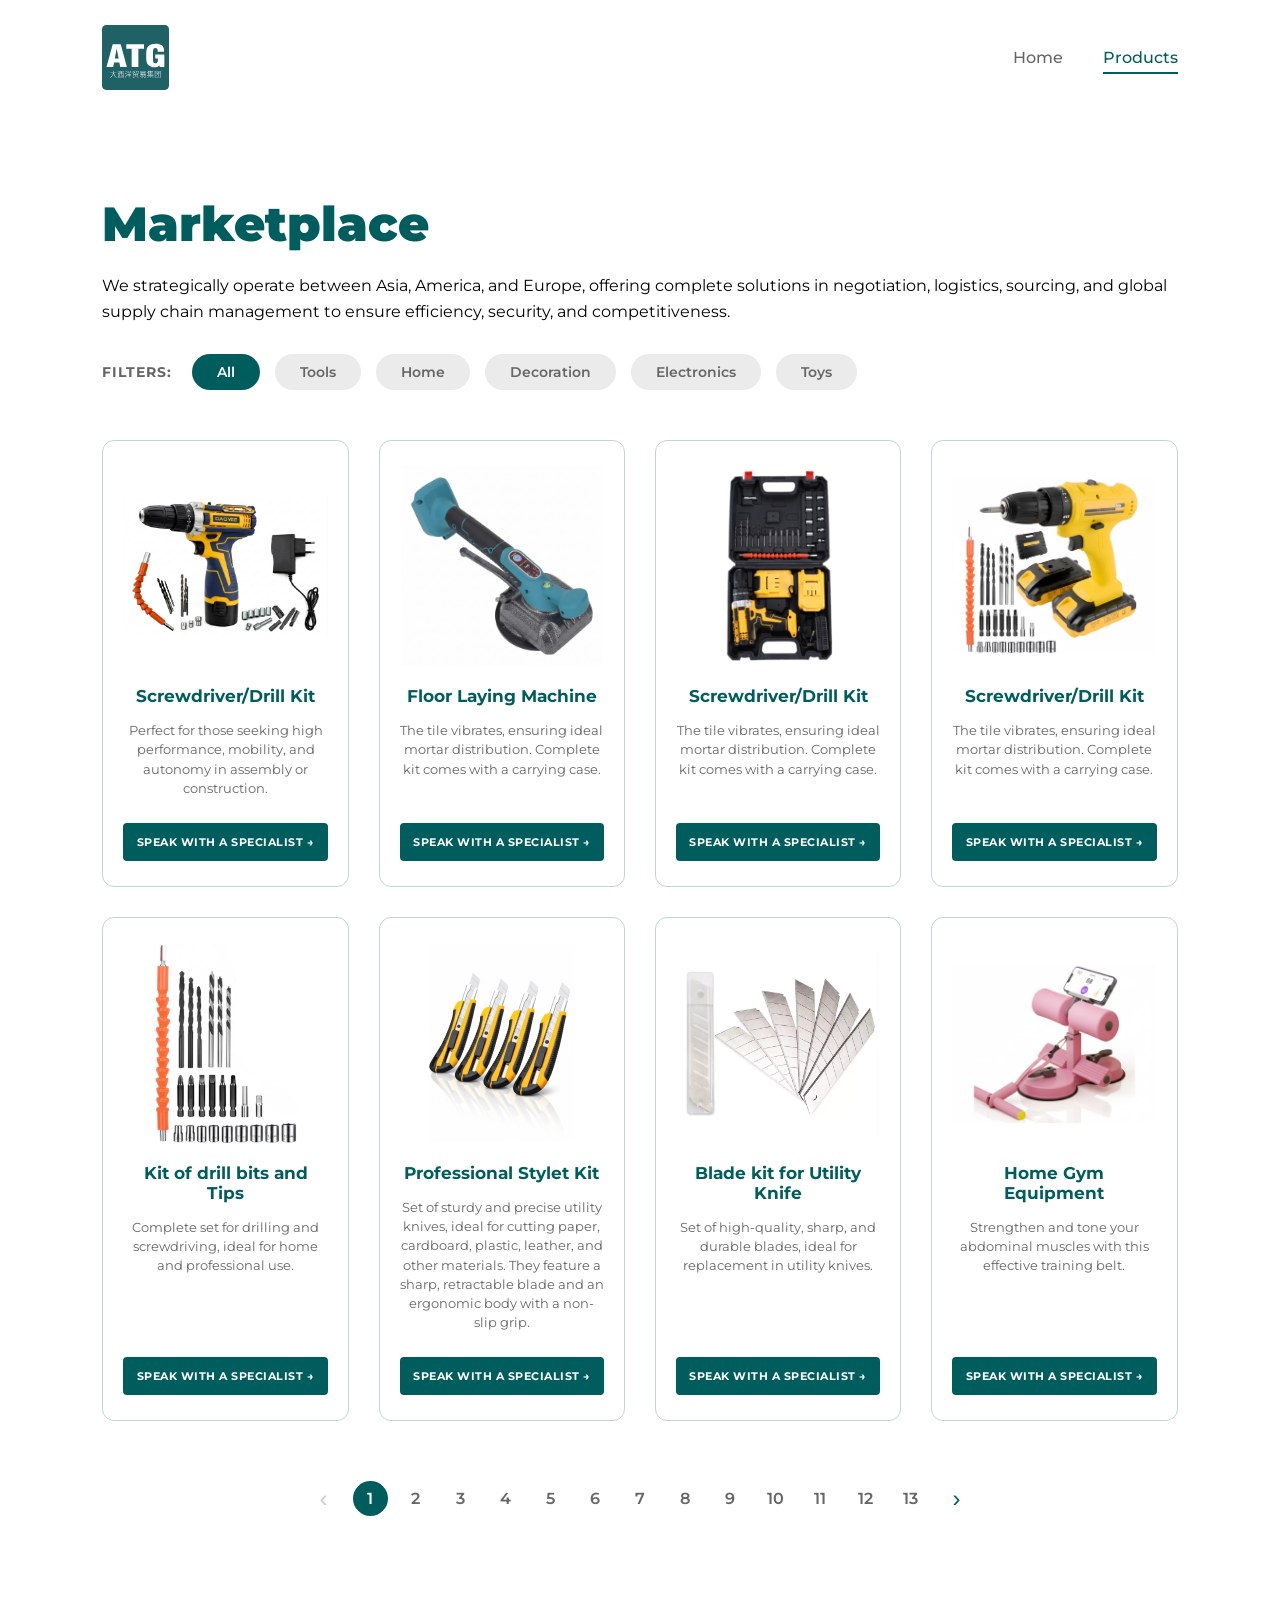
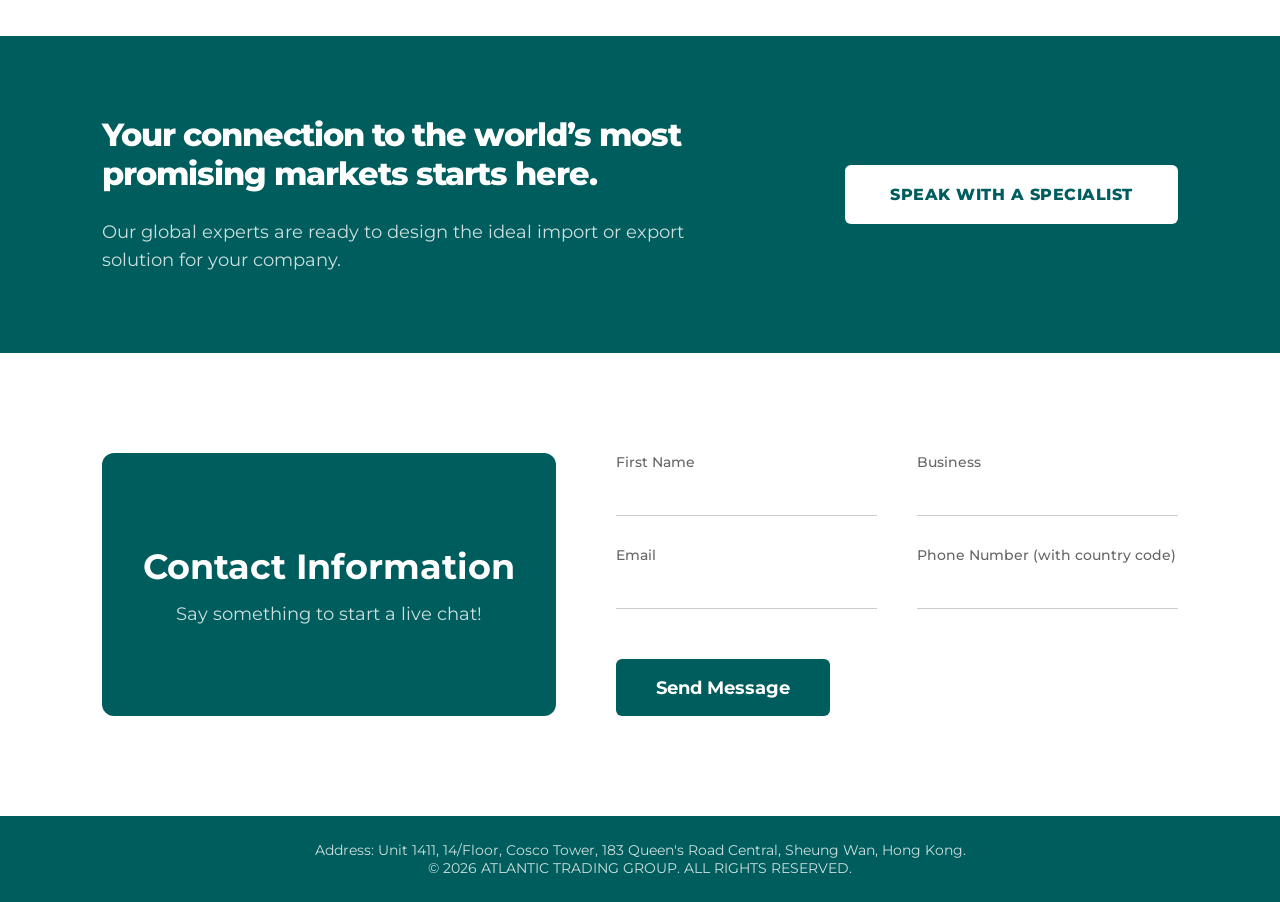
==== commit d74e9df0: "Add 33 new products: Toys category + tools/electronics/home items" ====
--- a/Products.html
+++ b/Products.html
@@ -55,6 +55,7 @@
                     <button class="filter-pill" data-filter="home">Home</button>
                     <button class="filter-pill" data-filter="decoration">Decoration</button>
                     <button class="filter-pill" data-filter="electronics">Electronics</button>
+                    <button class="filter-pill" data-filter="toys">Toys</button>
                 </div>
             </div>
       
@@ -616,6 +617,271 @@
                     <a href="#contact" class="btn-card">SPEAK WITH A SPECIALIST &rarr;</a>
                 </div>
 
+
+
+                <!-- PRODUTO (Home) -->
+                <div class="product-card" data-category="home">
+                    <div class="product-img-container"><img src="Imgens/Products/home/GSU0101SR.webp" alt="Home"></div>
+                    <h3>Kitchen Playset</h3>
+                    <p>Children's pretend play kitchen set in silver. Stainless steel construction. Role-play toy kitchen utensils set for imaginative play.</p>
+                    <a href="#contact" class="btn-card">SPEAK WITH A SPECIALIST &rarr;</a>
+                </div>
+
+                <!-- PRODUTO (Tools) -->
+                <div class="product-card" data-category="tools">
+                    <div class="product-img-container"><img src="Imgens/Products/Tools/RSG0101.webp" alt="Tool"></div>
+                    <h3>Thermal Grease</h3>
+                    <p>Thermal conductive paste made of aluminum oxide and silicone. Used for cooling and heat dissipation of electronic components such as CPUs and GPUs.</p>
+                    <a href="#contact" class="btn-card">SPEAK WITH A SPECIALIST &rarr;</a>
+                </div>
+
+                <!-- PRODUTO (Tools) -->
+                <div class="product-card" data-category="tools">
+                    <div class="product-img-container"><img src="Imgens/Products/Tools/RSG0201.webp" alt="Tool"></div>
+                    <h3>Thermal Grease COOLMOON MT8</h3>
+                    <p>Premium thermal conductive paste by COOLMOON. Aluminum oxide and silicone compound for superior cooling of CPUs and GPUs.</p>
+                    <a href="#contact" class="btn-card">SPEAK WITH A SPECIALIST &rarr;</a>
+                </div>
+
+                <!-- PRODUTO (Tools) -->
+                <div class="product-card" data-category="tools">
+                    <div class="product-img-container"><img src="Imgens/Products/Tools/VDB0103YW.webp" alt="Tool"></div>
+                    <h3>Dust Blower</h3>
+                    <p>Electric dust blower in yellow for cleaning electronics, computers, keyboards, and tight spaces. Powerful and precise airflow.</p>
+                    <a href="#contact" class="btn-card">SPEAK WITH A SPECIALIST &rarr;</a>
+                </div>
+
+                <!-- PRODUTO (Electronics) -->
+                <div class="product-card" data-category="electronics">
+                    <div class="product-img-container"><img src="Imgens/Products/electronics/RBG0301GY.webp" alt="Electronics"></div>
+                    <h3>Dust Cleaning Cloth</h3>
+                    <p>Microfiber dust-proof cleaning cloth in gray. Ideal for household use, electronics, and general dust removal.</p>
+                    <a href="#contact" class="btn-card">SPEAK WITH A SPECIALIST &rarr;</a>
+                </div>
+
+                <!-- PRODUTO (Electronics) -->
+                <div class="product-card" data-category="electronics">
+                    <div class="product-img-container"><img src="Imgens/Products/electronics/RBG0302GY.webp" alt="Electronics"></div>
+                    <h3>Dust Cleaning Cloth</h3>
+                    <p>Microfiber dust-proof cleaning cloth in gray, variant 2. Ideal for household use, electronics, and general dust removal.</p>
+                    <a href="#contact" class="btn-card">SPEAK WITH A SPECIALIST &rarr;</a>
+                </div>
+
+                <!-- PRODUTO (Electronics) -->
+                <div class="product-card" data-category="electronics">
+                    <div class="product-img-container"><img src="Imgens/Products/electronics/RCE0101.webp" alt="Electronics"></div>
+                    <h3>HDMI Cable</h3>
+                    <p>High-quality HDMI data transmission cable with PVC and aluminum alloy construction. For connecting TVs, monitors, computers, and consoles.</p>
+                    <a href="#contact" class="btn-card">SPEAK WITH A SPECIALIST &rarr;</a>
+                </div>
+
+                <!-- PRODUTO (Toys) -->
+                <div class="product-card" data-category="toys">
+                    <div class="product-img-container"><img src="Imgens/Products/Toys/GRA0201GN.webp" alt="Toy"></div>
+                    <h3>Foam Aircraft Glider</h3>
+                    <p>Lightweight polystyrene foam airplane toy for children, designed for outdoor play and easy flight throwing.</p>
+                    <a href="#contact" class="btn-card">SPEAK WITH A SPECIALIST &rarr;</a>
+                </div>
+
+                <!-- PRODUTO (Toys) -->
+                <div class="product-card" data-category="toys">
+                    <div class="product-img-container"><img src="Imgens/Products/Toys/GBR0016PK.webp" alt="Toy"></div>
+                    <h3>Balance Bike (Pink)</h3>
+                    <p>Children's balance bike in pink. Steel frame with foam and PU construction. Designed to develop balance and motor skills.</p>
+                    <a href="#contact" class="btn-card">SPEAK WITH A SPECIALIST &rarr;</a>
+                </div>
+
+                <!-- PRODUTO (Toys) -->
+                <div class="product-card" data-category="toys">
+                    <div class="product-img-container"><img src="Imgens/Products/Toys/GBR0016BE.webp" alt="Toy"></div>
+                    <h3>Balance Bike (Beige)</h3>
+                    <p>Children's balance bike in beige. Steel frame with foam and PU construction. Designed to develop balance and motor skills.</p>
+                    <a href="#contact" class="btn-card">SPEAK WITH A SPECIALIST &rarr;</a>
+                </div>
+
+                <!-- PRODUTO (Toys) -->
+                <div class="product-card" data-category="toys">
+                    <div class="product-img-container"><img src="Imgens/Products/Toys/GEP0402BE1.webp" alt="Toy"></div>
+                    <h3>Electronic Keyboard (Beige)</h3>
+                    <p>Children's electronic piano in beige. Musical toy that helps develop musical interest with various sounds and melodies.</p>
+                    <a href="#contact" class="btn-card">SPEAK WITH A SPECIALIST &rarr;</a>
+                </div>
+
+                <!-- PRODUTO (Toys) -->
+                <div class="product-card" data-category="toys">
+                    <div class="product-img-container"><img src="Imgens/Products/Toys/GEP0401PK1.webp" alt="Toy"></div>
+                    <h3>Electronic Keyboard (Pink)</h3>
+                    <p>Children's electronic piano in pink. Musical toy that helps develop musical interest with various sounds and melodies.</p>
+                    <a href="#contact" class="btn-card">SPEAK WITH A SPECIALIST &rarr;</a>
+                </div>
+
+                <!-- PRODUTO (Toys) -->
+                <div class="product-card" data-category="toys">
+                    <div class="product-img-container"><img src="Imgens/Products/Toys/GRC0703BR.webp" alt="Toy"></div>
+                    <h3>Remote Control Dog (Brown)</h3>
+                    <p>Remote controlled robotic dog toy in brown. ABS and aluminum alloy construction. Interactive RC pet toy for children.</p>
+                    <a href="#contact" class="btn-card">SPEAK WITH A SPECIALIST &rarr;</a>
+                </div>
+
+                <!-- PRODUTO (Toys) -->
+                <div class="product-card" data-category="toys">
+                    <div class="product-img-container"><img src="Imgens/Products/Toys/GRC0703RD.webp" alt="Toy"></div>
+                    <h3>RC Off-Road Vehicle (Red)</h3>
+                    <p>Remote controlled all-terrain vehicle in red. Polycarbonate construction designed for rough terrain play.</p>
+                    <a href="#contact" class="btn-card">SPEAK WITH A SPECIALIST &rarr;</a>
+                </div>
+
+                <!-- PRODUTO (Toys) -->
+                <div class="product-card" data-category="toys">
+                    <div class="product-img-container"><img src="Imgens/Products/Toys/GRD0102LT.webp" alt="Toy"></div>
+                    <h3>Electric Robotic Dog</h3>
+                    <p>Electric mechanical robotic dog toy. Remote controlled electronic pet with interactive movements and sounds.</p>
+                    <a href="#contact" class="btn-card">SPEAK WITH A SPECIALIST &rarr;</a>
+                </div>
+
+                <!-- PRODUTO (Toys) -->
+                <div class="product-card" data-category="toys">
+                    <div class="product-img-container"><img src="Imgens/Products/Toys/GTG0201BK.webp" alt="Toy"></div>
+                    <h3>Toy Water Gun (Black)</h3>
+                    <p>Children's water gun toy in black. ABS construction. Outdoor play water blaster for summer fun.</p>
+                    <a href="#contact" class="btn-card">SPEAK WITH A SPECIALIST &rarr;</a>
+                </div>
+
+                <!-- PRODUTO (Toys) -->
+                <div class="product-card" data-category="toys">
+                    <div class="product-img-container"><img src="Imgens/Products/Toys/GRD0201GY.webp" alt="Toy"></div>
+                    <h3>Remote Control Car (Gray)</h3>
+                    <p>Remote control car in gray. ABS construction. RC vehicle toy for children.</p>
+                    <a href="#contact" class="btn-card">SPEAK WITH A SPECIALIST &rarr;</a>
+                </div>
+
+                <!-- PRODUTO (Toys) -->
+                <div class="product-card" data-category="toys">
+                    <div class="product-img-container"><img src="Imgens/Products/Toys/GOT0103BK.webp" alt="Toy"></div>
+                    <h3>Memory Game Console (Black)</h3>
+                    <p>Handheld memory game machine in black. Educational electronic toy that helps train memory and cognitive skills.</p>
+                    <a href="#contact" class="btn-card">SPEAK WITH A SPECIALIST &rarr;</a>
+                </div>
+
+                <!-- PRODUTO (Toys) -->
+                <div class="product-card" data-category="toys">
+                    <div class="product-img-container"><img src="Imgens/Products/Toys/GOT0101TS.webp" alt="Toy"></div>
+                    <h3>Card Holder Album</h3>
+                    <p>Trading card collection book in PU leather. Album for collecting and organizing trading cards, photos, or sports cards.</p>
+                    <a href="#contact" class="btn-card">SPEAK WITH A SPECIALIST &rarr;</a>
+                </div>
+
+                <!-- PRODUTO (Toys) -->
+                <div class="product-card" data-category="toys">
+                    <div class="product-img-container"><img src="Imgens/Products/Toys/GRF0101SK.webp" alt="Toy"></div>
+                    <h3>Remote Control Fish</h3>
+                    <p>Remote controlled toy fish. ABS construction. RC swimming fish toy designed for pool or bathtub play.</p>
+                    <a href="#contact" class="btn-card">SPEAK WITH A SPECIALIST &rarr;</a>
+                </div>
+
+                <!-- PRODUTO (Toys) -->
+                <div class="product-card" data-category="toys">
+                    <div class="product-img-container"><img src="Imgens/Products/Toys/GWT0101DG.webp" alt="Toy"></div>
+                    <h3>Walkie-Talkie Set (Dark Green)</h3>
+                    <p>Children's two-way radio set in dark green. ABS construction. Communication toy for kids at short distances.</p>
+                    <a href="#contact" class="btn-card">SPEAK WITH A SPECIALIST &rarr;</a>
+                </div>
+
+                <!-- PRODUTO (Toys) -->
+                <div class="product-card" data-category="toys">
+                    <div class="product-img-container"><img src="Imgens/Products/Toys/GWT0103VD.webp" alt="Toy"></div>
+                    <h3>Walkie-Talkie Set</h3>
+                    <p>Children's two-way radio set in vivid colors. ABS construction. Communication toy for kids at short distances.</p>
+                    <a href="#contact" class="btn-card">SPEAK WITH A SPECIALIST &rarr;</a>
+                </div>
+
+                <!-- PRODUTO (Toys) -->
+                <div class="product-card" data-category="toys">
+                    <div class="product-img-container"><img src="Imgens/Products/Toys/GRC0702GY.webp" alt="Toy"></div>
+                    <h3>RC Car Lead Honor LH-C094S</h3>
+                    <p>Premium remote controlled vehicle in gray. ABS and aluminum alloy construction. Brand: Lead Honor.</p>
+                    <a href="#contact" class="btn-card">SPEAK WITH A SPECIALIST &rarr;</a>
+                </div>
+
+                <!-- PRODUTO (Toys) -->
+                <div class="product-card" data-category="toys">
+                    <div class="product-img-container"><img src="Imgens/Products/Toys/GWL0101SK.webp" alt="Toy"></div>
+                    <h3>Remote Control Shark</h3>
+                    <p>Remote controlled toy shark. ABS and PP construction. RC swimming shark toy designed for pool or bathtub play.</p>
+                    <a href="#contact" class="btn-card">SPEAK WITH A SPECIALIST &rarr;</a>
+                </div>
+
+                <!-- PRODUTO (Toys) -->
+                <div class="product-card" data-category="toys">
+                    <div class="product-img-container"><img src="Imgens/Products/Toys/GMG0201ET.webp" alt="Toy"></div>
+                    <h3>Magnetic Building Blocks</h3>
+                    <p>Educational assembly toy car with magnetic blocks. ABS construction. Promotes creative play and motor skill development.</p>
+                    <a href="#contact" class="btn-card">SPEAK WITH A SPECIALIST &rarr;</a>
+                </div>
+
+                <!-- PRODUTO (Toys) -->
+                <div class="product-card" data-category="toys">
+                    <div class="product-img-container"><img src="Imgens/Products/Toys/GRC1801YW2.webp" alt="Toy"></div>
+                    <h3>Remote Control Car (Yellow)</h3>
+                    <p>RC car toy in yellow. Plastic and metal construction. Remote controlled vehicle for children's hobby play.</p>
+                    <a href="#contact" class="btn-card">SPEAK WITH A SPECIALIST &rarr;</a>
+                </div>
+
+                <!-- PRODUTO (Toys) -->
+                <div class="product-card" data-category="toys">
+                    <div class="product-img-container"><img src="Imgens/Products/Toys/GRC2001BK1.webp" alt="Toy"></div>
+                    <h3>Remote Control Car (Black)</h3>
+                    <p>RC car toy in black. Plastic and metal construction. Remote controlled vehicle for children's hobby play.</p>
+                    <a href="#contact" class="btn-card">SPEAK WITH A SPECIALIST &rarr;</a>
+                </div>
+
+                <!-- PRODUTO (Toys) -->
+                <div class="product-card" data-category="toys">
+                    <div class="product-img-container"><img src="Imgens/Products/Toys/GRC2301BE1.webp" alt="Toy"></div>
+                    <h3>Remote Control Car (Beige)</h3>
+                    <p>RC car toy in beige. Plastic and metal construction. Remote controlled vehicle for children's hobby play.</p>
+                    <a href="#contact" class="btn-card">SPEAK WITH A SPECIALIST &rarr;</a>
+                </div>
+
+                <!-- PRODUTO (Toys) -->
+                <div class="product-card" data-category="toys">
+                    <div class="product-img-container"><img src="Imgens/Products/Toys/GRC2401RB1.webp" alt="Toy"></div>
+                    <h3>Remote Control Car (Rainbow)</h3>
+                    <p>RC car toy in rainbow/blue. Plastic and metal construction. Remote controlled vehicle for children's hobby play.</p>
+                    <a href="#contact" class="btn-card">SPEAK WITH A SPECIALIST &rarr;</a>
+                </div>
+
+                <!-- PRODUTO (Toys) -->
+                <div class="product-card" data-category="toys">
+                    <div class="product-img-container"><img src="Imgens/Products/Toys/GRC2201GN1.webp" alt="Toy"></div>
+                    <h3>Remote Control Car (Green)</h3>
+                    <p>RC car toy in green. Plastic and metal construction. Remote controlled vehicle for children's hobby play.</p>
+                    <a href="#contact" class="btn-card">SPEAK WITH A SPECIALIST &rarr;</a>
+                </div>
+
+                <!-- PRODUTO (Toys) -->
+                <div class="product-card" data-category="toys">
+                    <div class="product-img-container"><img src="Imgens/Products/Toys/GRB0101WE.webp" alt="Toy"></div>
+                    <h3>Remote Control Robot (White)</h3>
+                    <p>Remote controlled robot toy in white. ABS construction. Interactive RC robot with movements and sounds for children.</p>
+                    <a href="#contact" class="btn-card">SPEAK WITH A SPECIALIST &rarr;</a>
+                </div>
+
+                <!-- PRODUTO (Toys) -->
+                <div class="product-card" data-category="toys">
+                    <div class="product-img-container"><img src="Imgens/Products/Toys/GBR0009BK.webp" alt="Toy"></div>
+                    <h3>Electronic Piano (Black)</h3>
+                    <p>Children's electronic piano keyboard in black. ABS and metal construction. Musical toy that helps develop musical interest.</p>
+                    <a href="#contact" class="btn-card">SPEAK WITH A SPECIALIST &rarr;</a>
+                </div>
+
+                <!-- PRODUTO (Toys) -->
+                <div class="product-card" data-category="toys">
+                    <div class="product-img-container"><img src="Imgens/Products/Toys/GTT0104GN.webp" alt="Toy"></div>
+                    <h3>Toy Train Track Set (Green)</h3>
+                    <p>Railway scene play set with train track in green. ABS construction. Imaginative railway toy for children.</p>
+                    <a href="#contact" class="btn-card">SPEAK WITH A SPECIALIST &rarr;</a>
+                </div>
 
             </div>
 
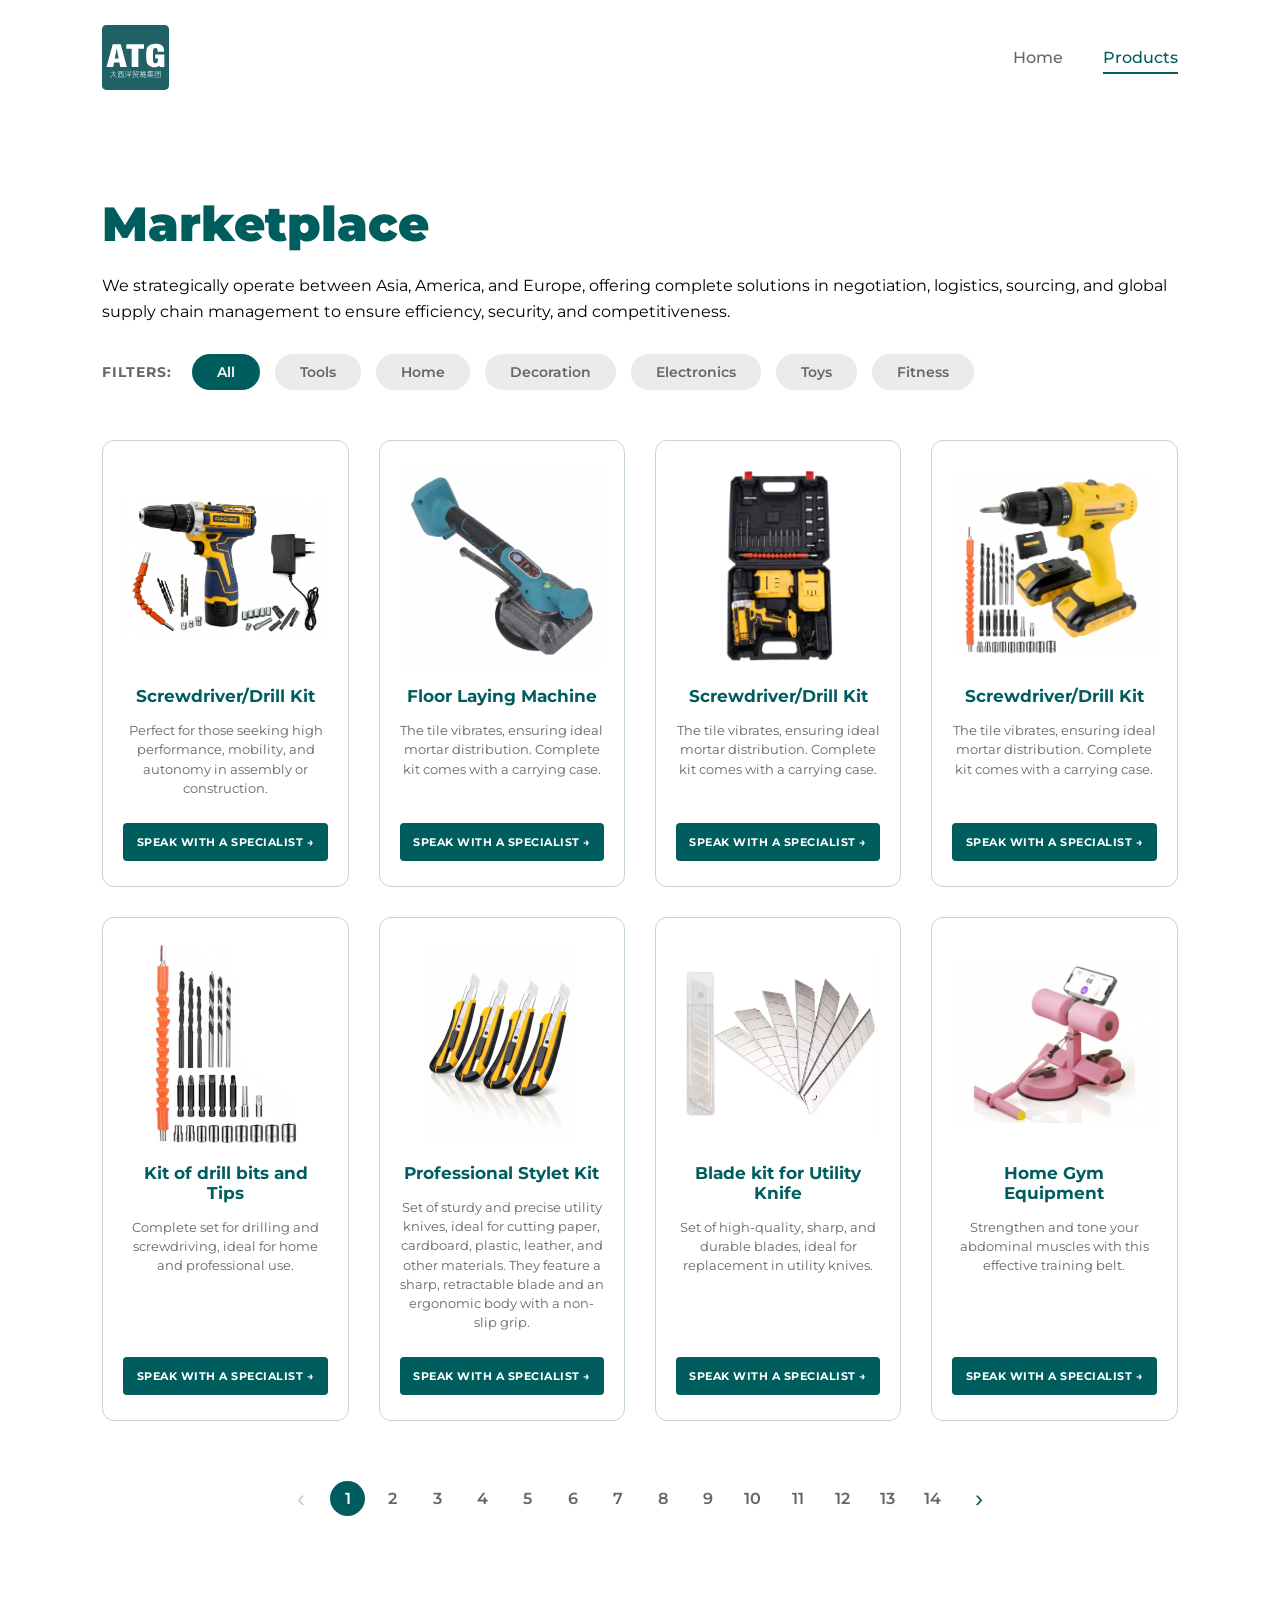
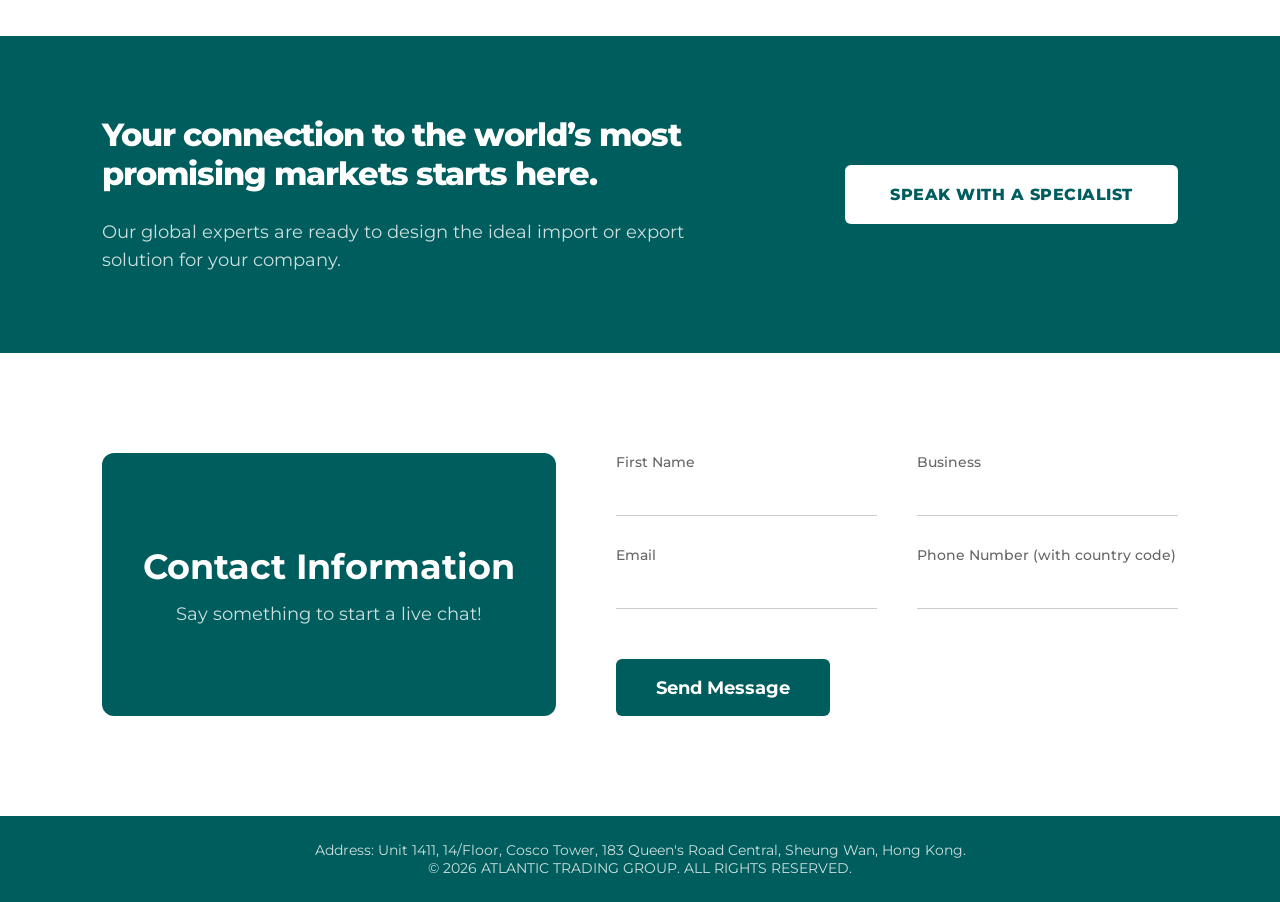
==== commit 42973ce2: "Add Fitness category: filter, 8 products in marketplace, 4 products on homepage tab" ====
--- a/Products.html
+++ b/Products.html
@@ -56,6 +56,7 @@
                     <button class="filter-pill" data-filter="decoration">Decoration</button>
                     <button class="filter-pill" data-filter="electronics">Electronics</button>
                     <button class="filter-pill" data-filter="toys">Toys</button>
+                    <button class="filter-pill" data-filter="fitness">Fitness</button>
                 </div>
             </div>
       
@@ -672,6 +673,70 @@
                     <div class="product-img-container"><img src="Imgens/Products/electronics/RCE0101.webp" alt="Electronics"></div>
                     <h3>HDMI Cable</h3>
                     <p>High-quality HDMI data transmission cable with PVC and aluminum alloy construction. For connecting TVs, monitors, computers, and consoles.</p>
+                    <a href="#contact" class="btn-card">SPEAK WITH A SPECIALIST &rarr;</a>
+                </div>
+
+                <!-- PRODUTO (Fitness) -->
+                <div class="product-card" data-category="fitness">
+                    <div class="product-img-container"><img src="Imgens/Products/Fitness/BIKE EXERCISE.webp" alt="Fitness"></div>
+                    <h3>Exercise Bike</h3>
+                    <p>Stationary exercise bike for cardio training at home. Adjustable resistance and comfortable seat for effective workouts.</p>
+                    <a href="#contact" class="btn-card">SPEAK WITH A SPECIALIST &rarr;</a>
+                </div>
+
+                <!-- PRODUTO (Fitness) -->
+                <div class="product-card" data-category="fitness">
+                    <div class="product-img-container"><img src="Imgens/Products/Fitness/BIKE EXERCISE_2.webp" alt="Fitness"></div>
+                    <h3>Exercise Bike</h3>
+                    <p>Stationary exercise bike for cardio training at home. Adjustable resistance and comfortable seat for effective workouts.</p>
+                    <a href="#contact" class="btn-card">SPEAK WITH A SPECIALIST &rarr;</a>
+                </div>
+
+                <!-- PRODUTO (Fitness) -->
+                <div class="product-card" data-category="fitness">
+                    <div class="product-img-container"><img src="Imgens/Products/Fitness/BIKE EXERCISE_3.webp" alt="Fitness"></div>
+                    <h3>Exercise Bike</h3>
+                    <p>Stationary exercise bike for cardio training at home. Adjustable resistance and comfortable seat for effective workouts.</p>
+                    <a href="#contact" class="btn-card">SPEAK WITH A SPECIALIST &rarr;</a>
+                </div>
+
+                <!-- PRODUTO (Fitness) -->
+                <div class="product-card" data-category="fitness">
+                    <div class="product-img-container"><img src="Imgens/Products/Fitness/BIKE EXERCISE_4.webp" alt="Fitness"></div>
+                    <h3>Exercise Bike</h3>
+                    <p>Stationary exercise bike for cardio training at home. Adjustable resistance and comfortable seat for effective workouts.</p>
+                    <a href="#contact" class="btn-card">SPEAK WITH A SPECIALIST &rarr;</a>
+                </div>
+
+                <!-- PRODUTO (Fitness) -->
+                <div class="product-card" data-category="fitness">
+                    <div class="product-img-container"><img src="Imgens/Products/Fitness/BIKE EXERCISE_5.webp" alt="Fitness"></div>
+                    <h3>Exercise Bike</h3>
+                    <p>Stationary exercise bike for cardio training at home. Adjustable resistance and comfortable seat for effective workouts.</p>
+                    <a href="#contact" class="btn-card">SPEAK WITH A SPECIALIST &rarr;</a>
+                </div>
+
+                <!-- PRODUTO (Fitness) -->
+                <div class="product-card" data-category="fitness">
+                    <div class="product-img-container"><img src="Imgens/Products/Fitness/EXERCISE EQUIPMENT.webp" alt="Fitness"></div>
+                    <h3>Exercise Equipment</h3>
+                    <p>Multi-functional fitness equipment for full-body training at home. Compact design suitable for any space.</p>
+                    <a href="#contact" class="btn-card">SPEAK WITH A SPECIALIST &rarr;</a>
+                </div>
+
+                <!-- PRODUTO (Fitness) -->
+                <div class="product-card" data-category="fitness">
+                    <div class="product-img-container"><img src="Imgens/Products/Fitness/STEPPER.webp" alt="Fitness"></div>
+                    <h3>Stepper</h3>
+                    <p>Compact stair stepper for low-impact cardio exercise. Strengthens legs and glutes while improving cardiovascular health.</p>
+                    <a href="#contact" class="btn-card">SPEAK WITH A SPECIALIST &rarr;</a>
+                </div>
+
+                <!-- PRODUTO (Fitness) -->
+                <div class="product-card" data-category="fitness">
+                    <div class="product-img-container"><img src="Imgens/Products/Fitness/TREADMILL EXERCISES.webp" alt="Fitness"></div>
+                    <h3>Treadmill</h3>
+                    <p>Electric treadmill for home use with adjustable speed settings. Ideal for walking, jogging, and running workouts.</p>
                     <a href="#contact" class="btn-card">SPEAK WITH A SPECIALIST &rarr;</a>
                 </div>
 
